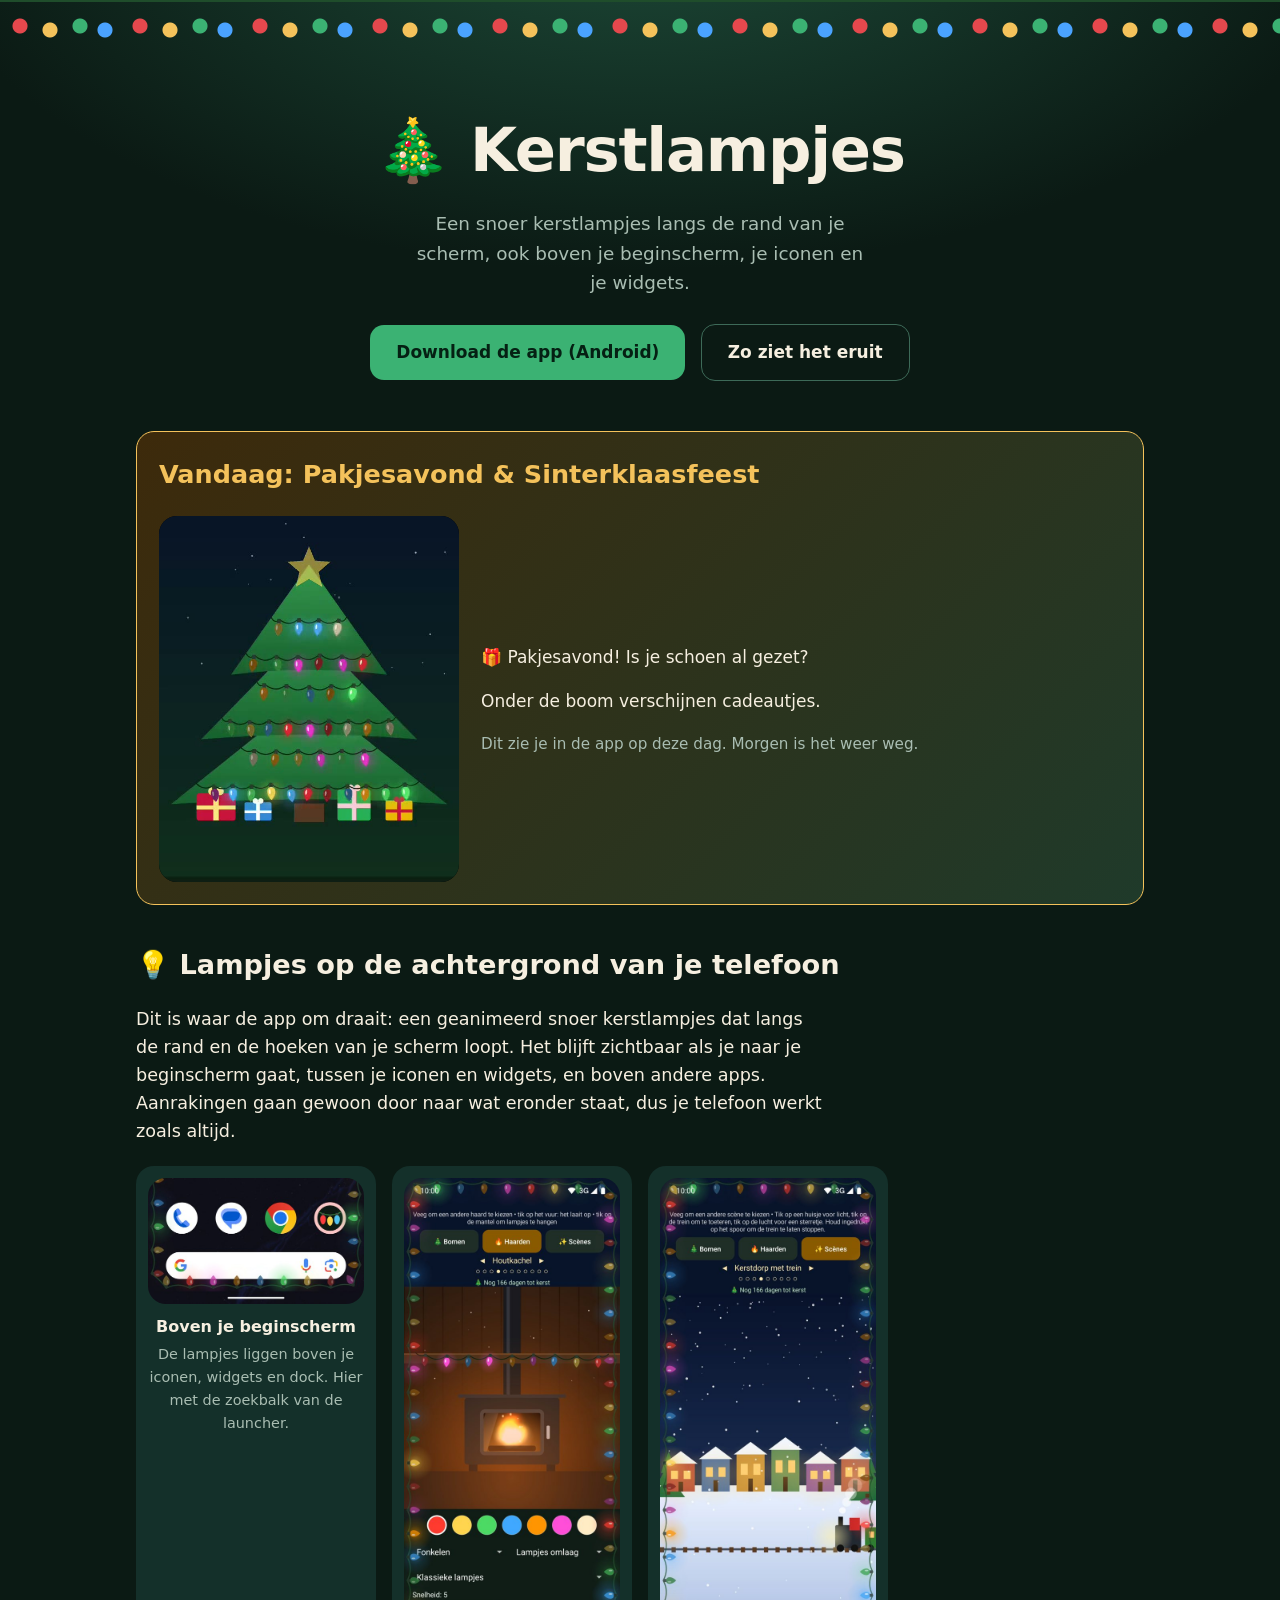
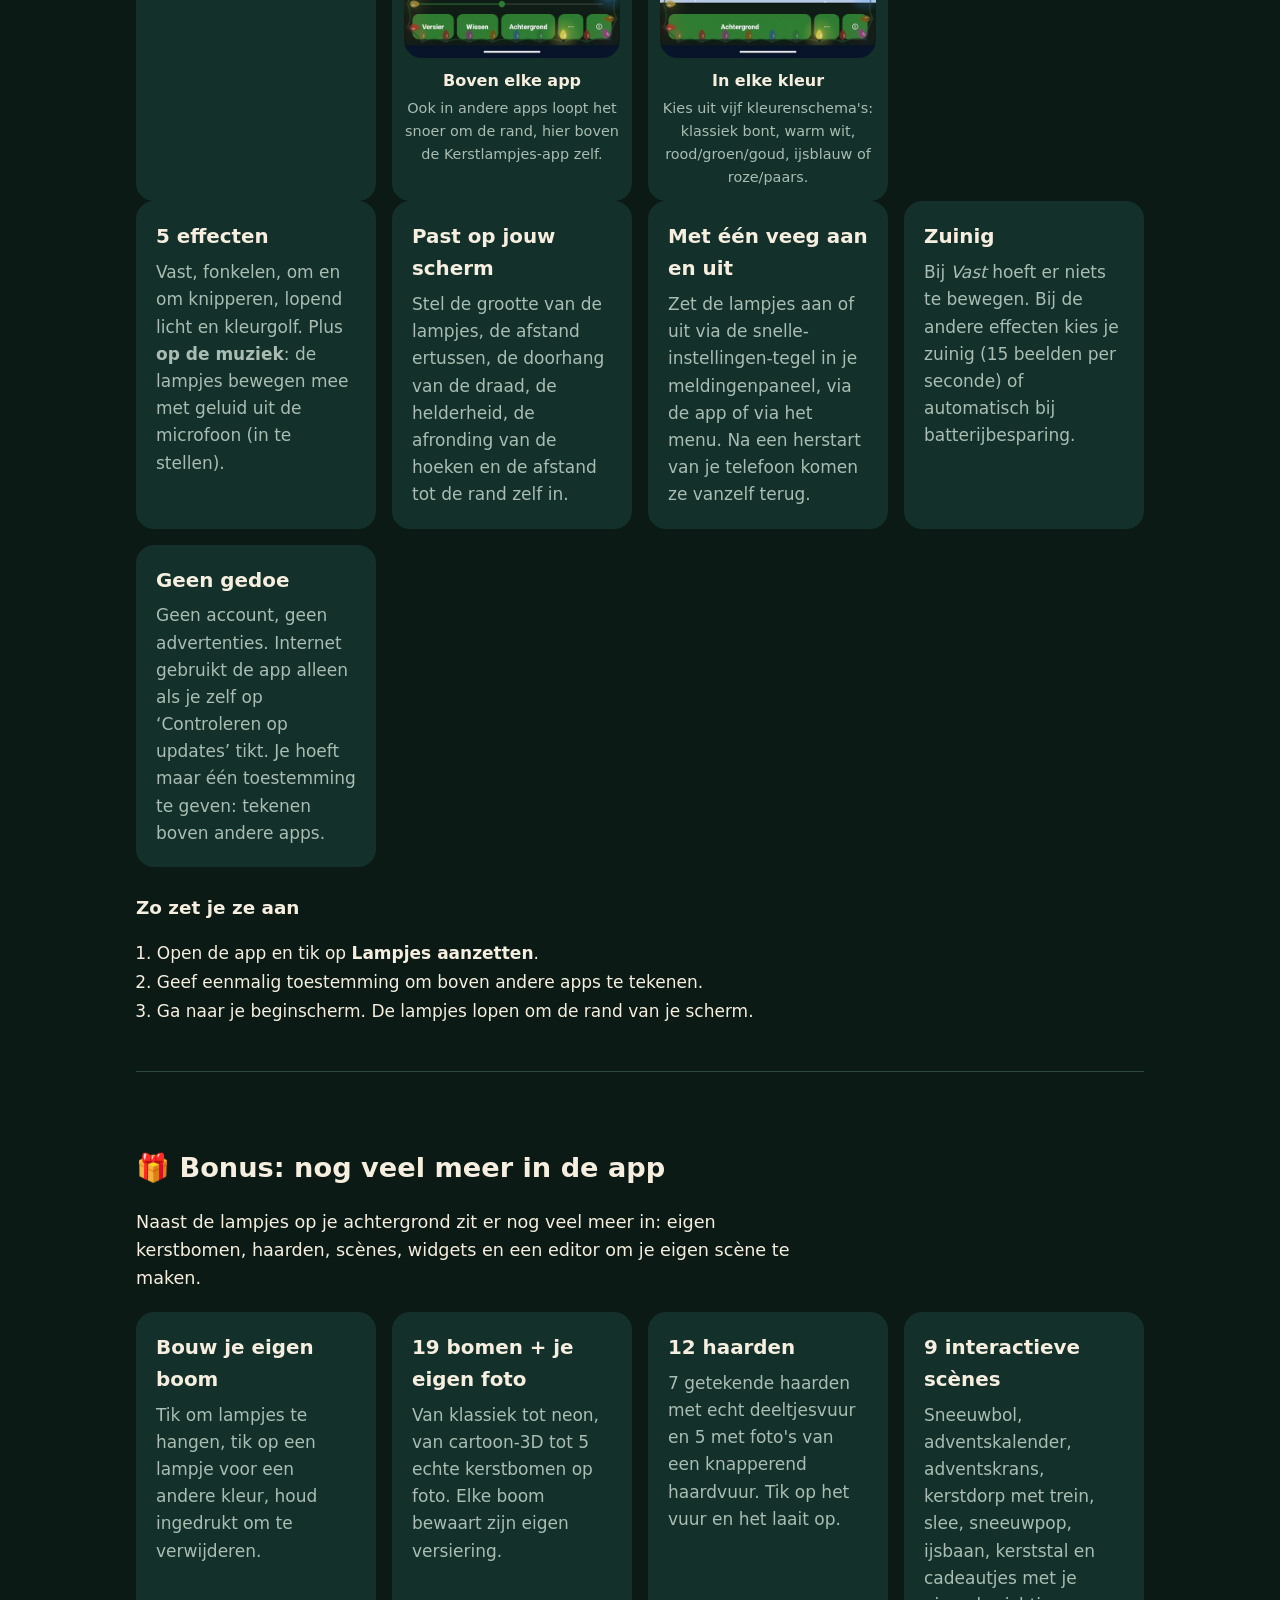
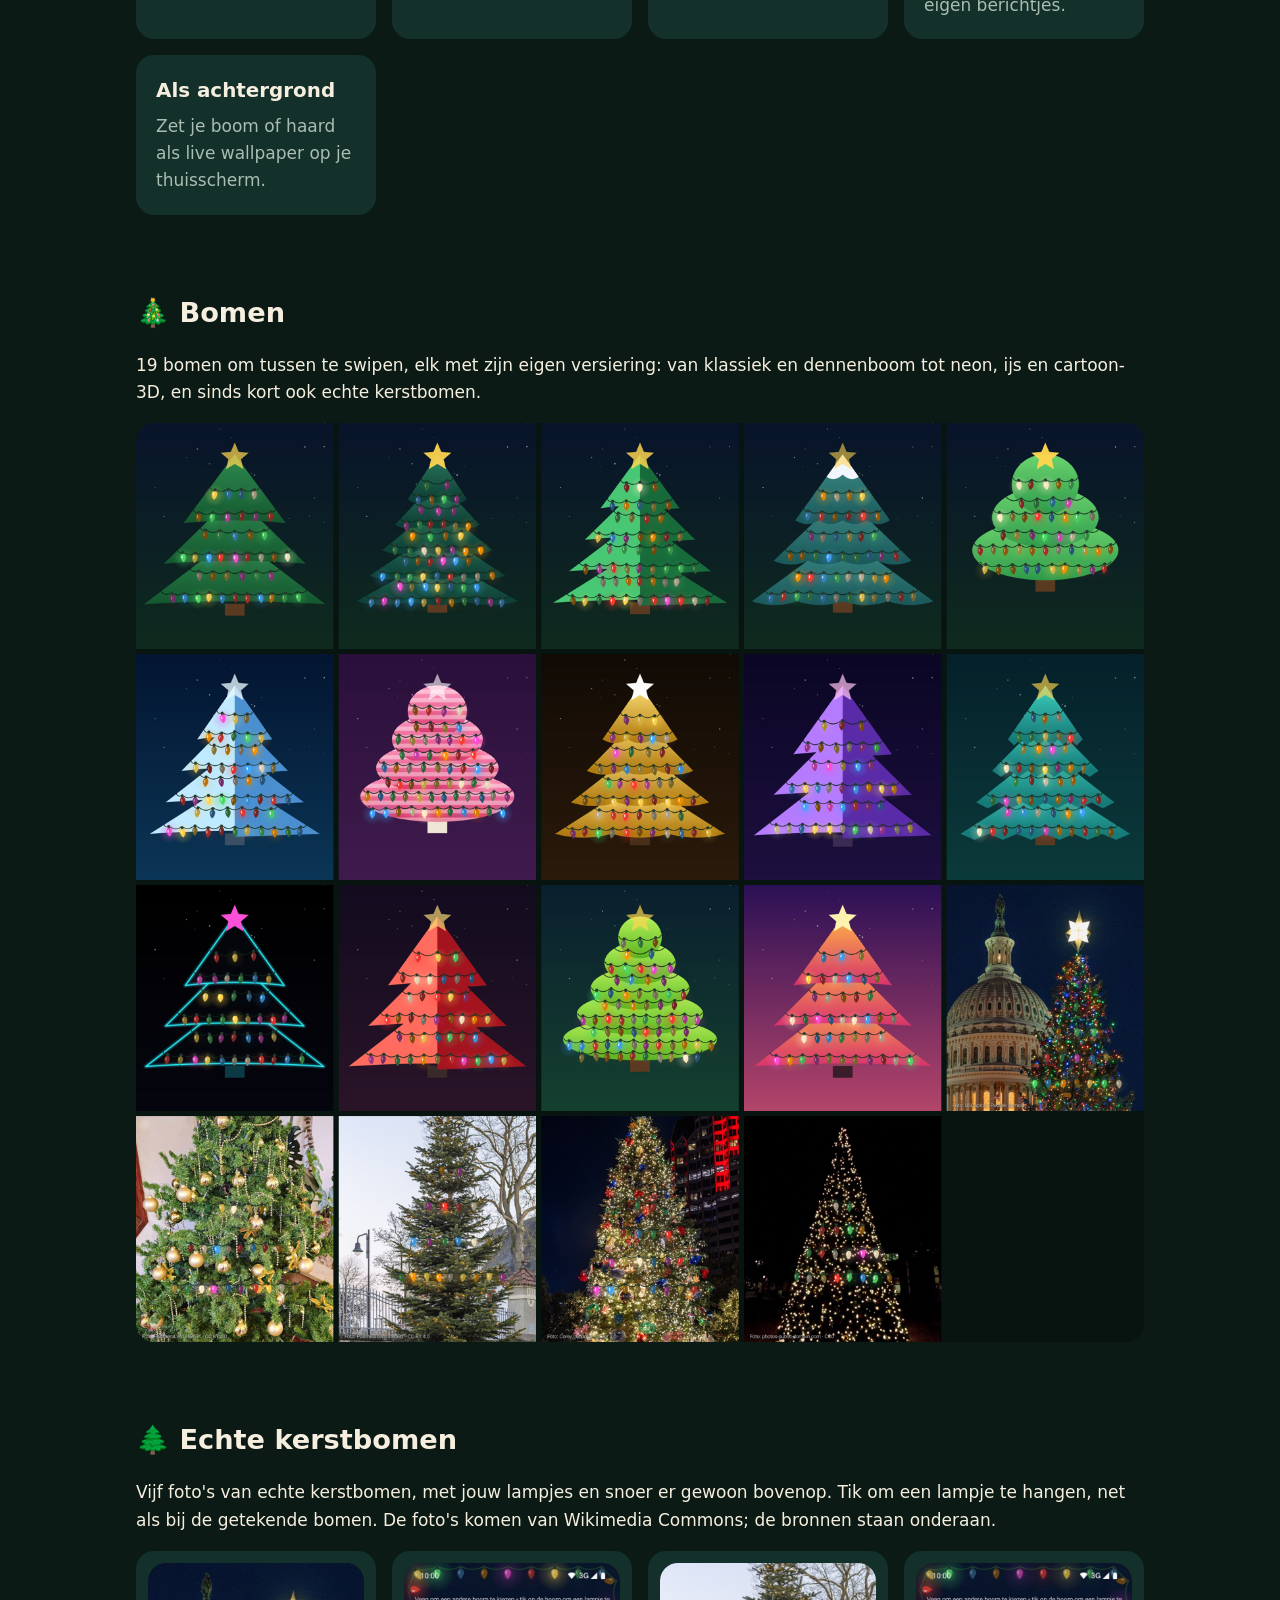
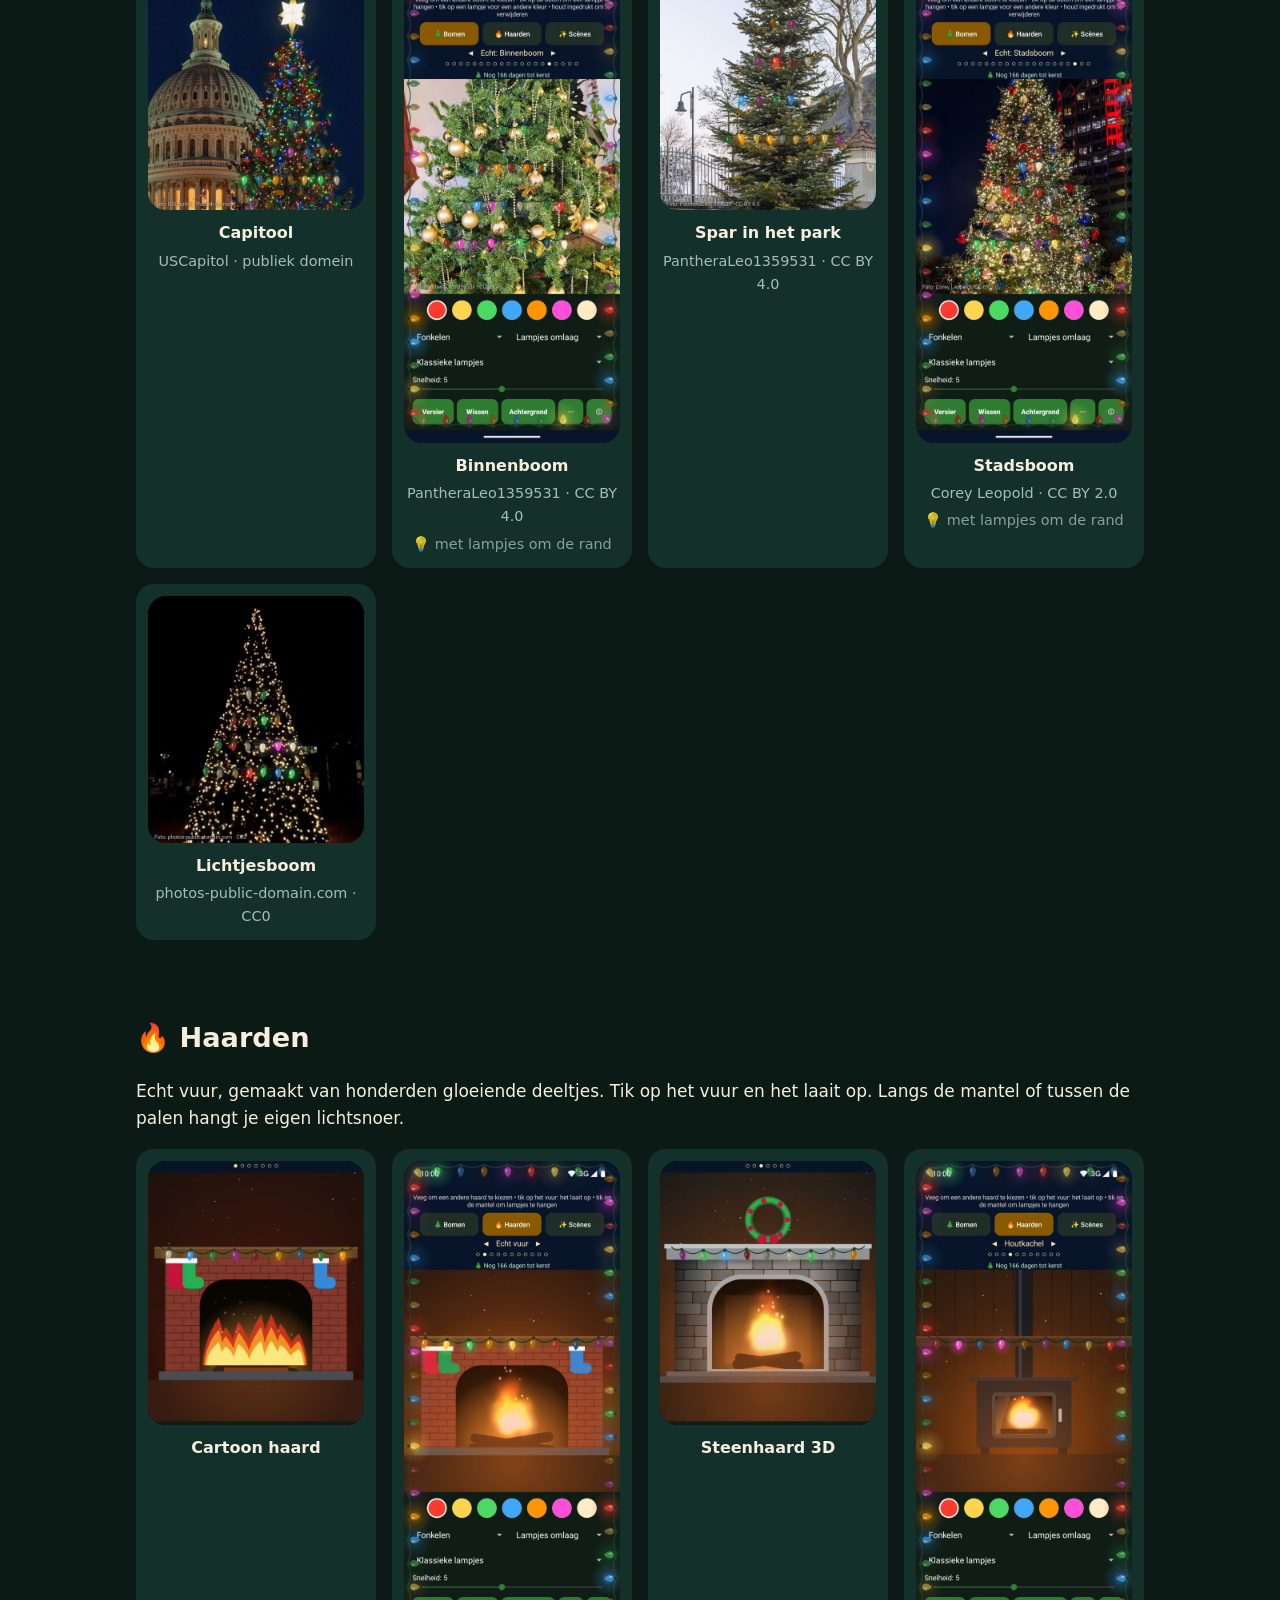
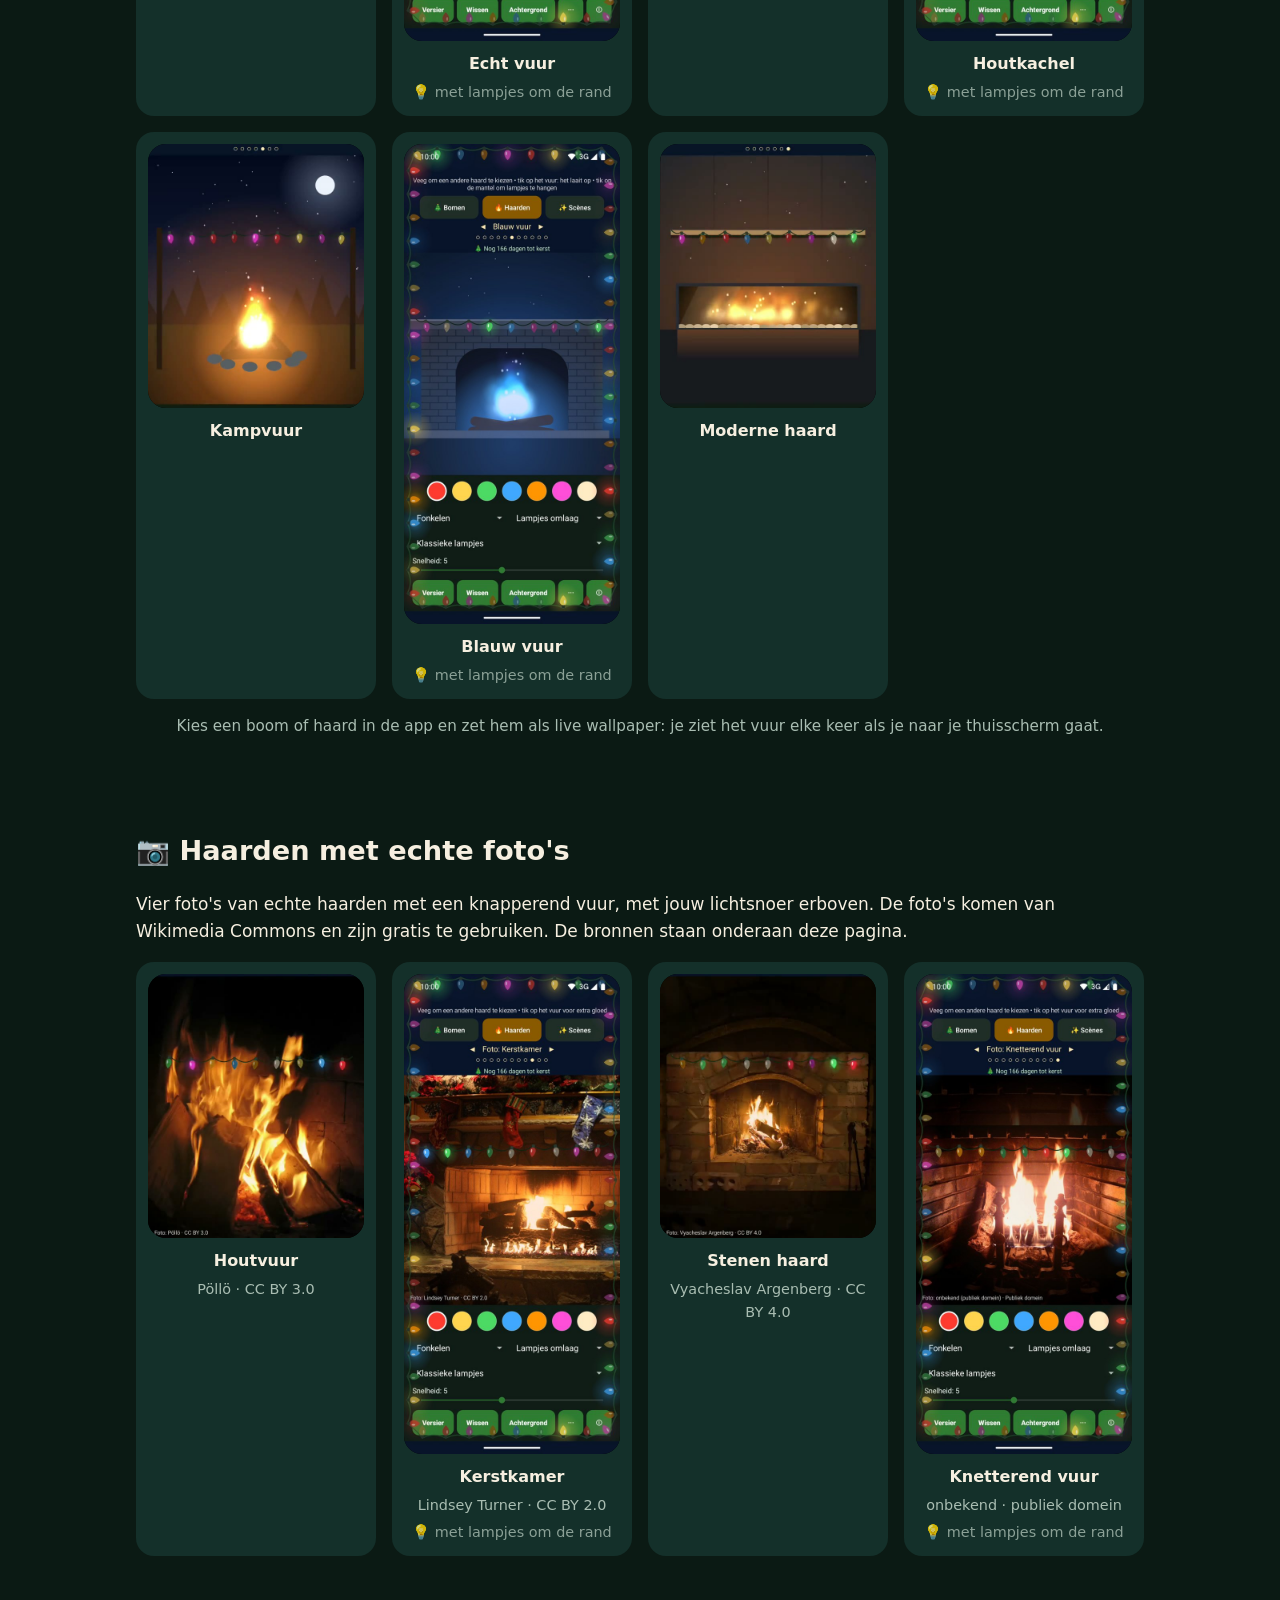
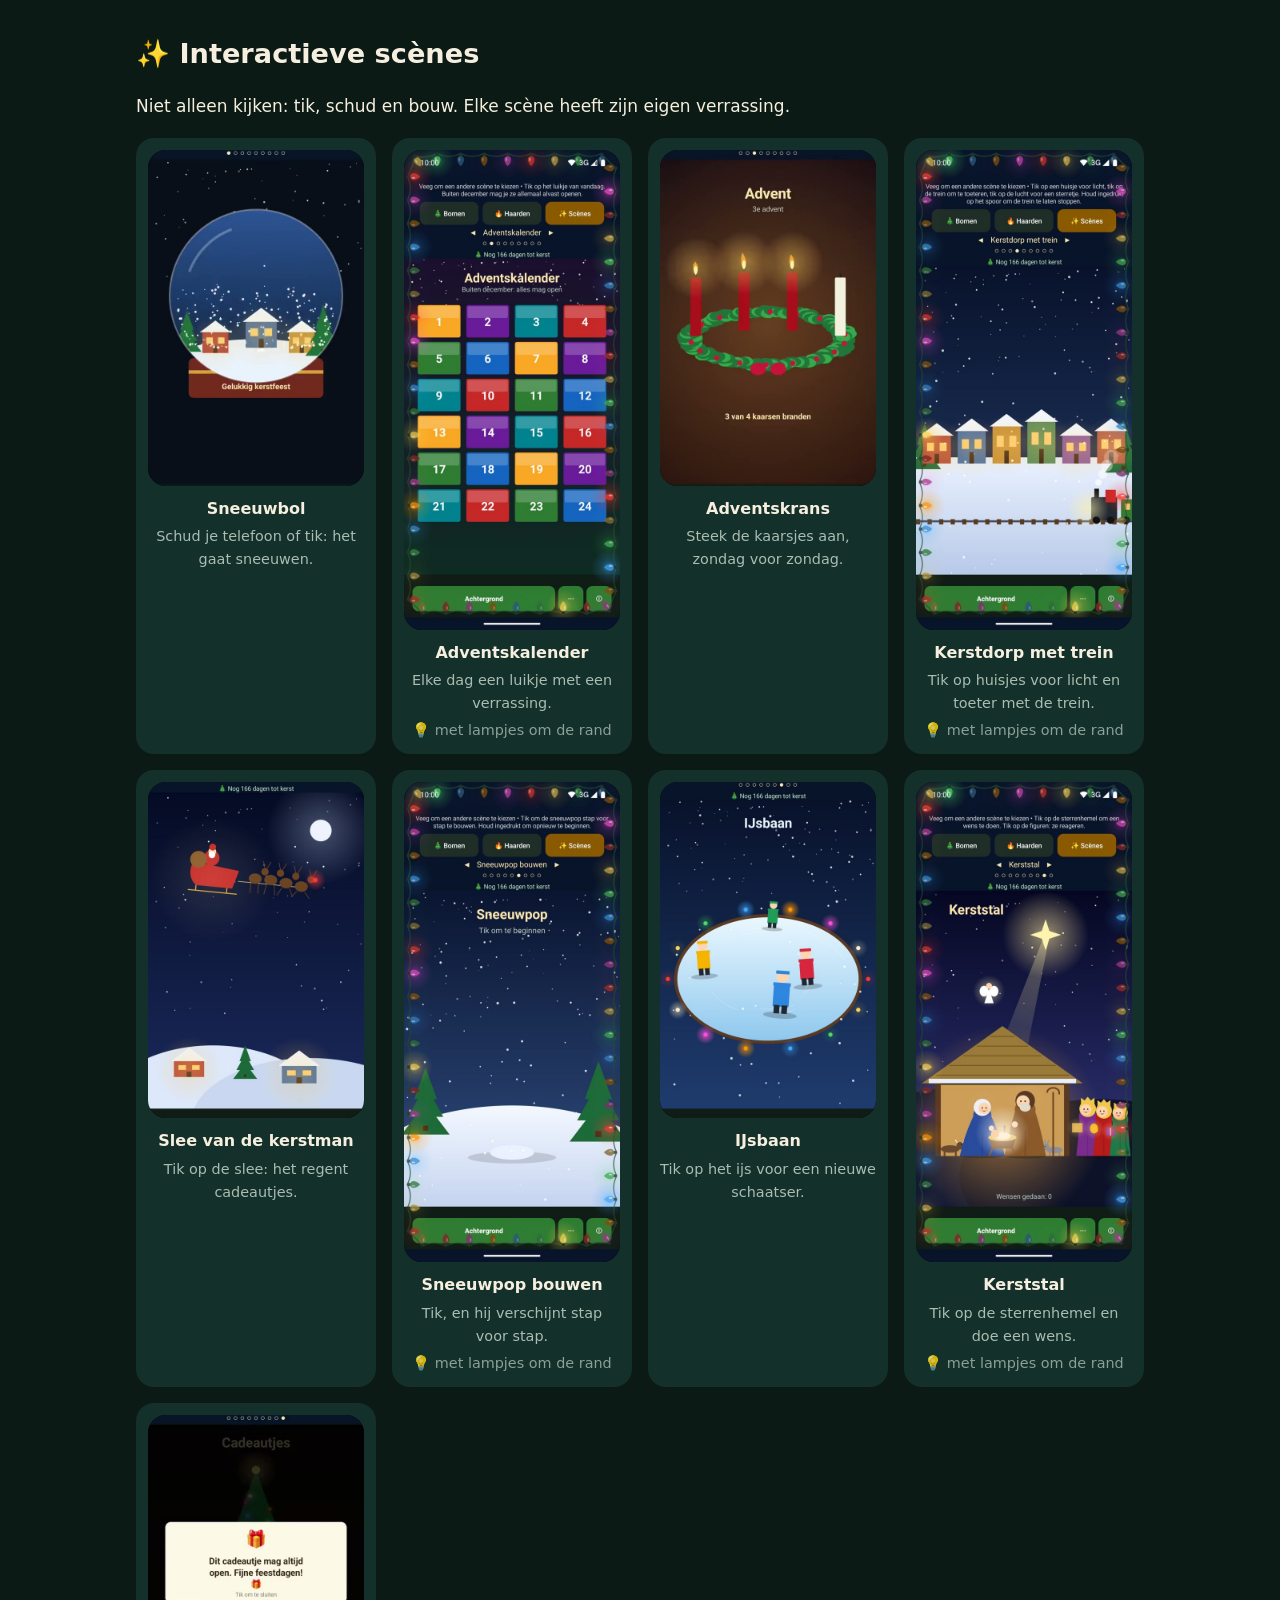
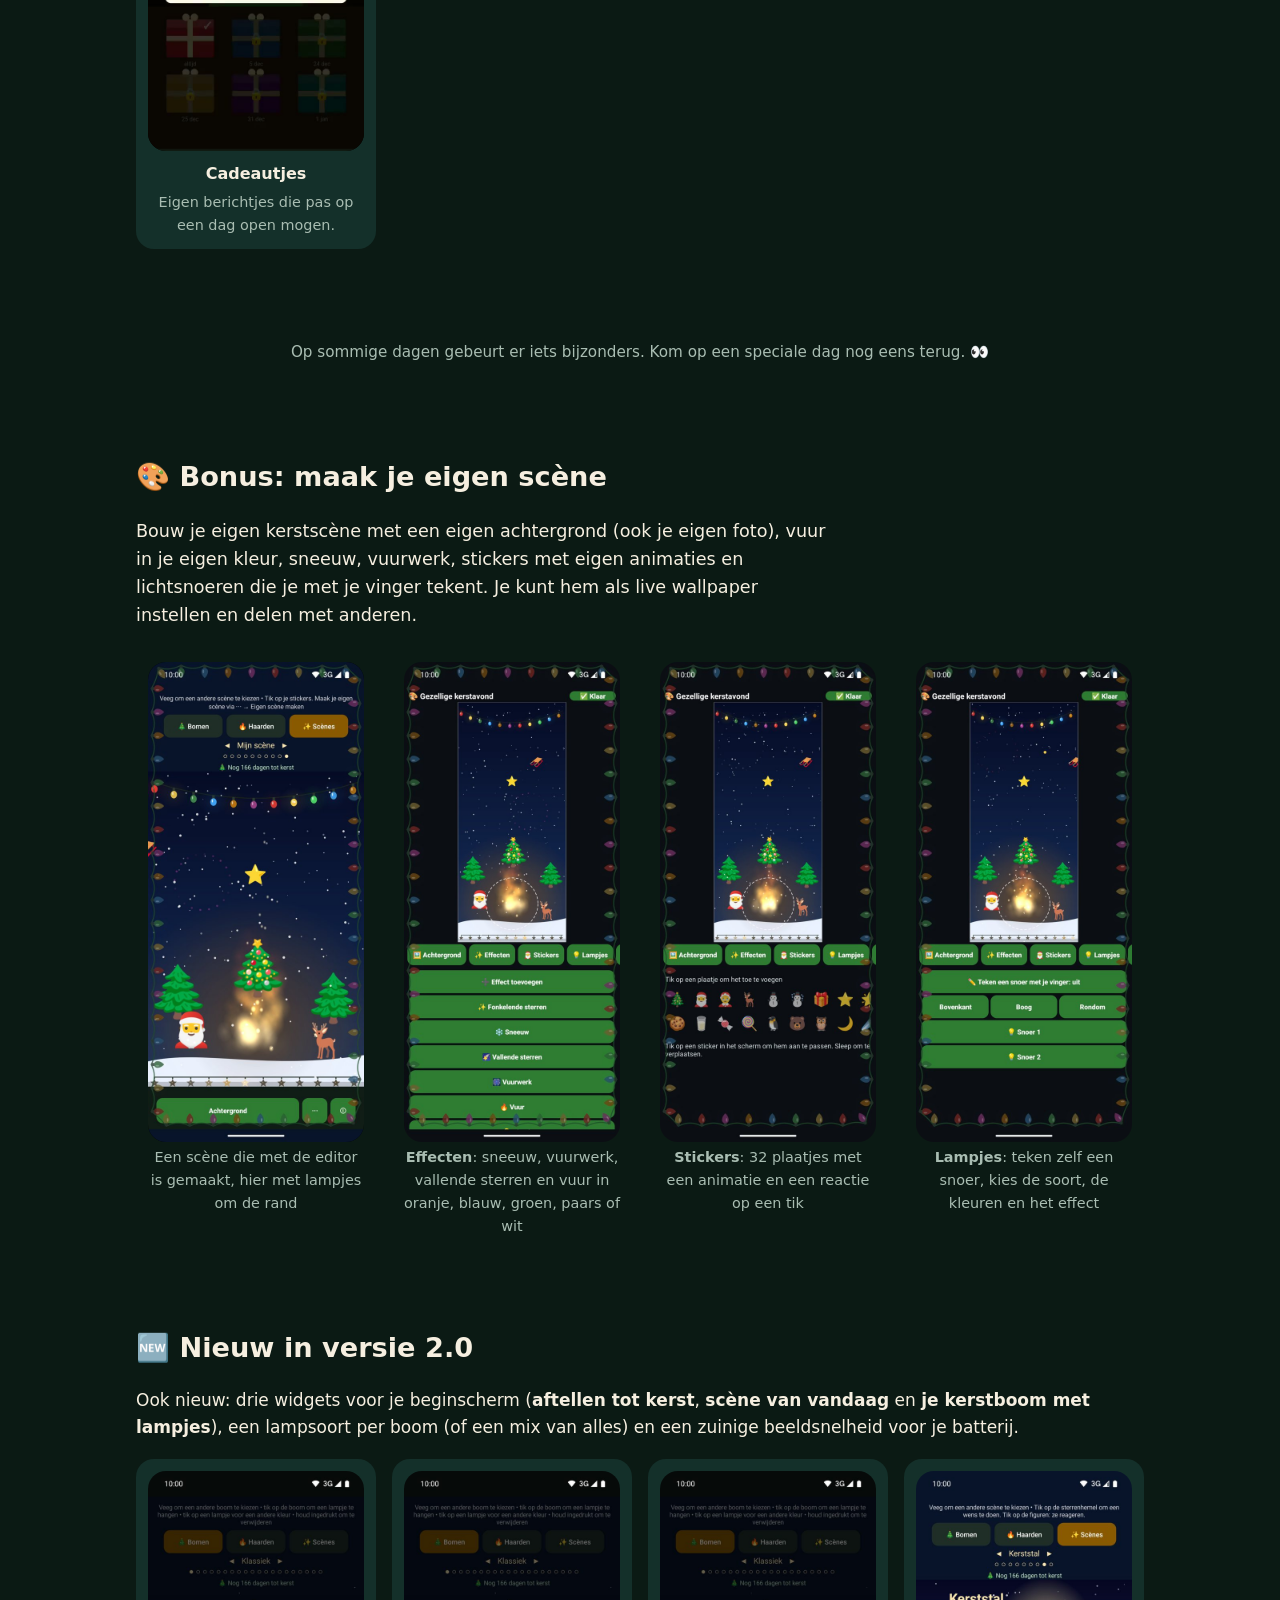
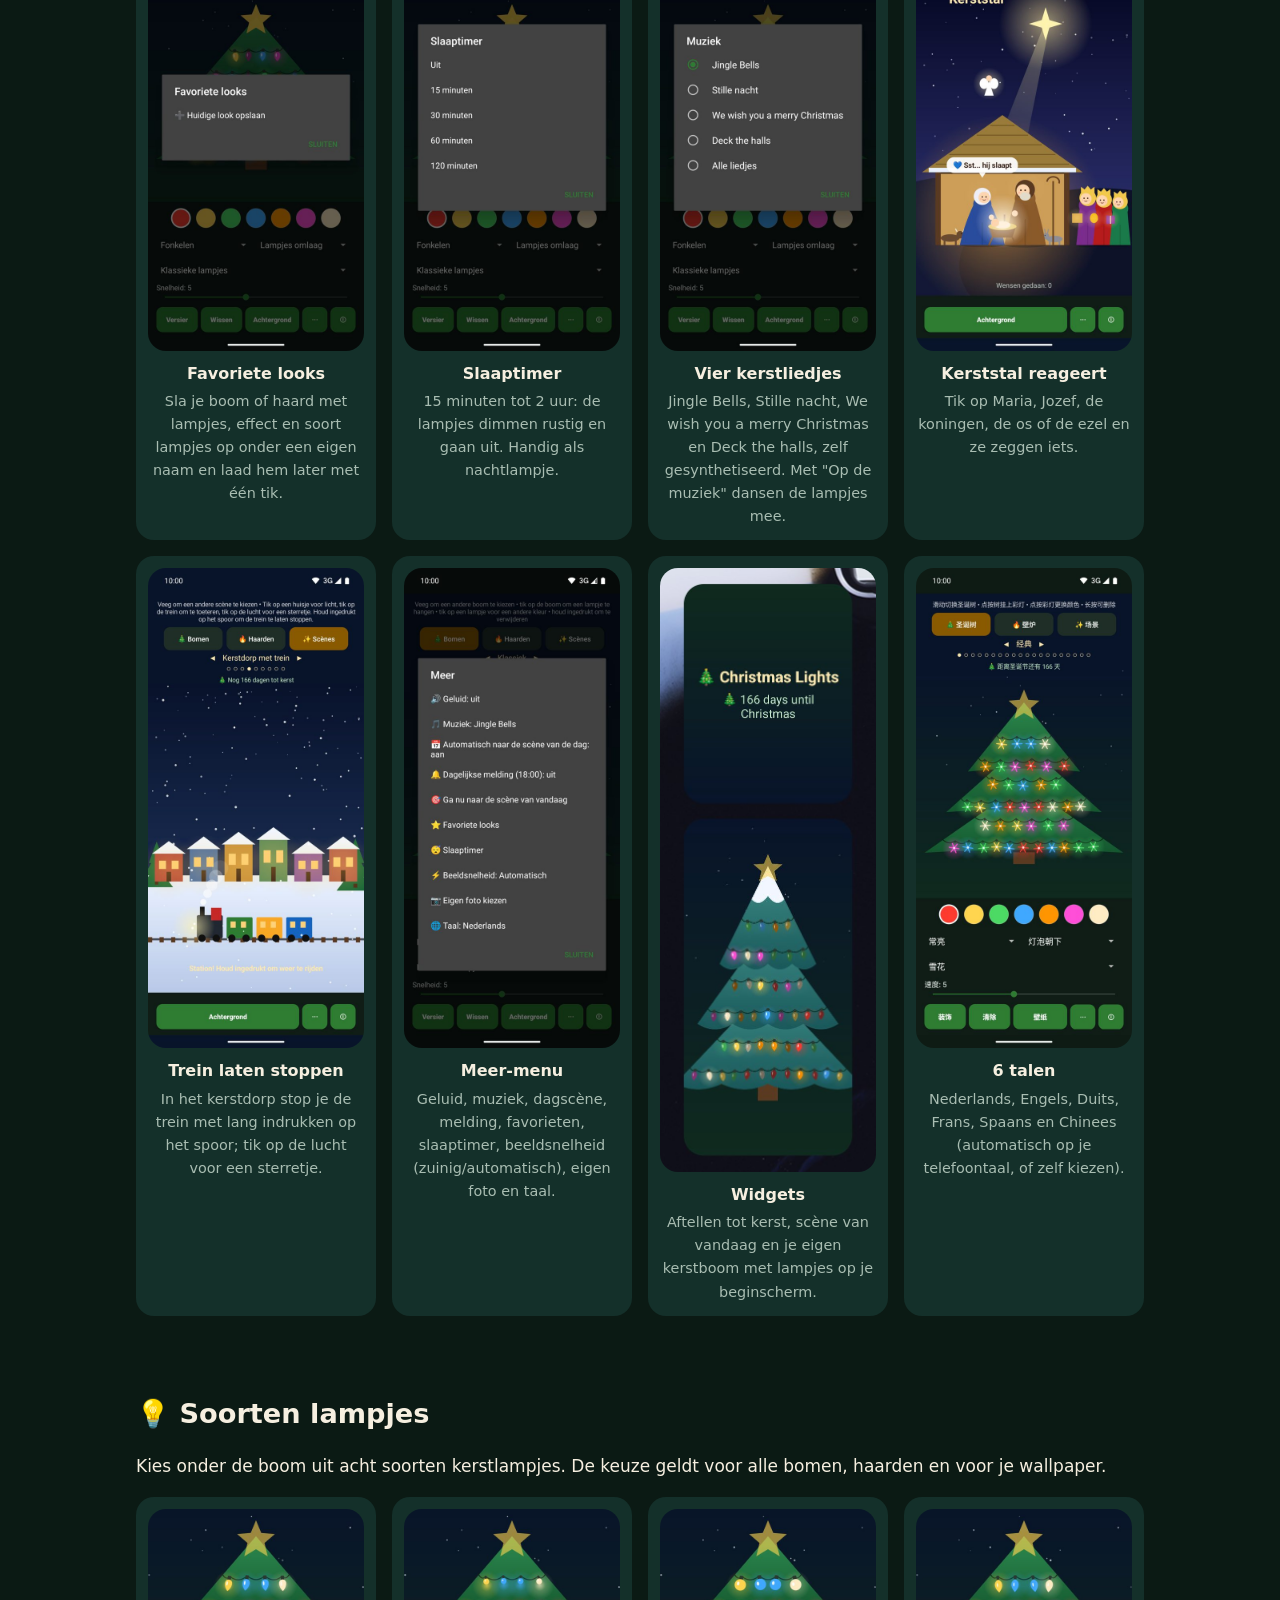
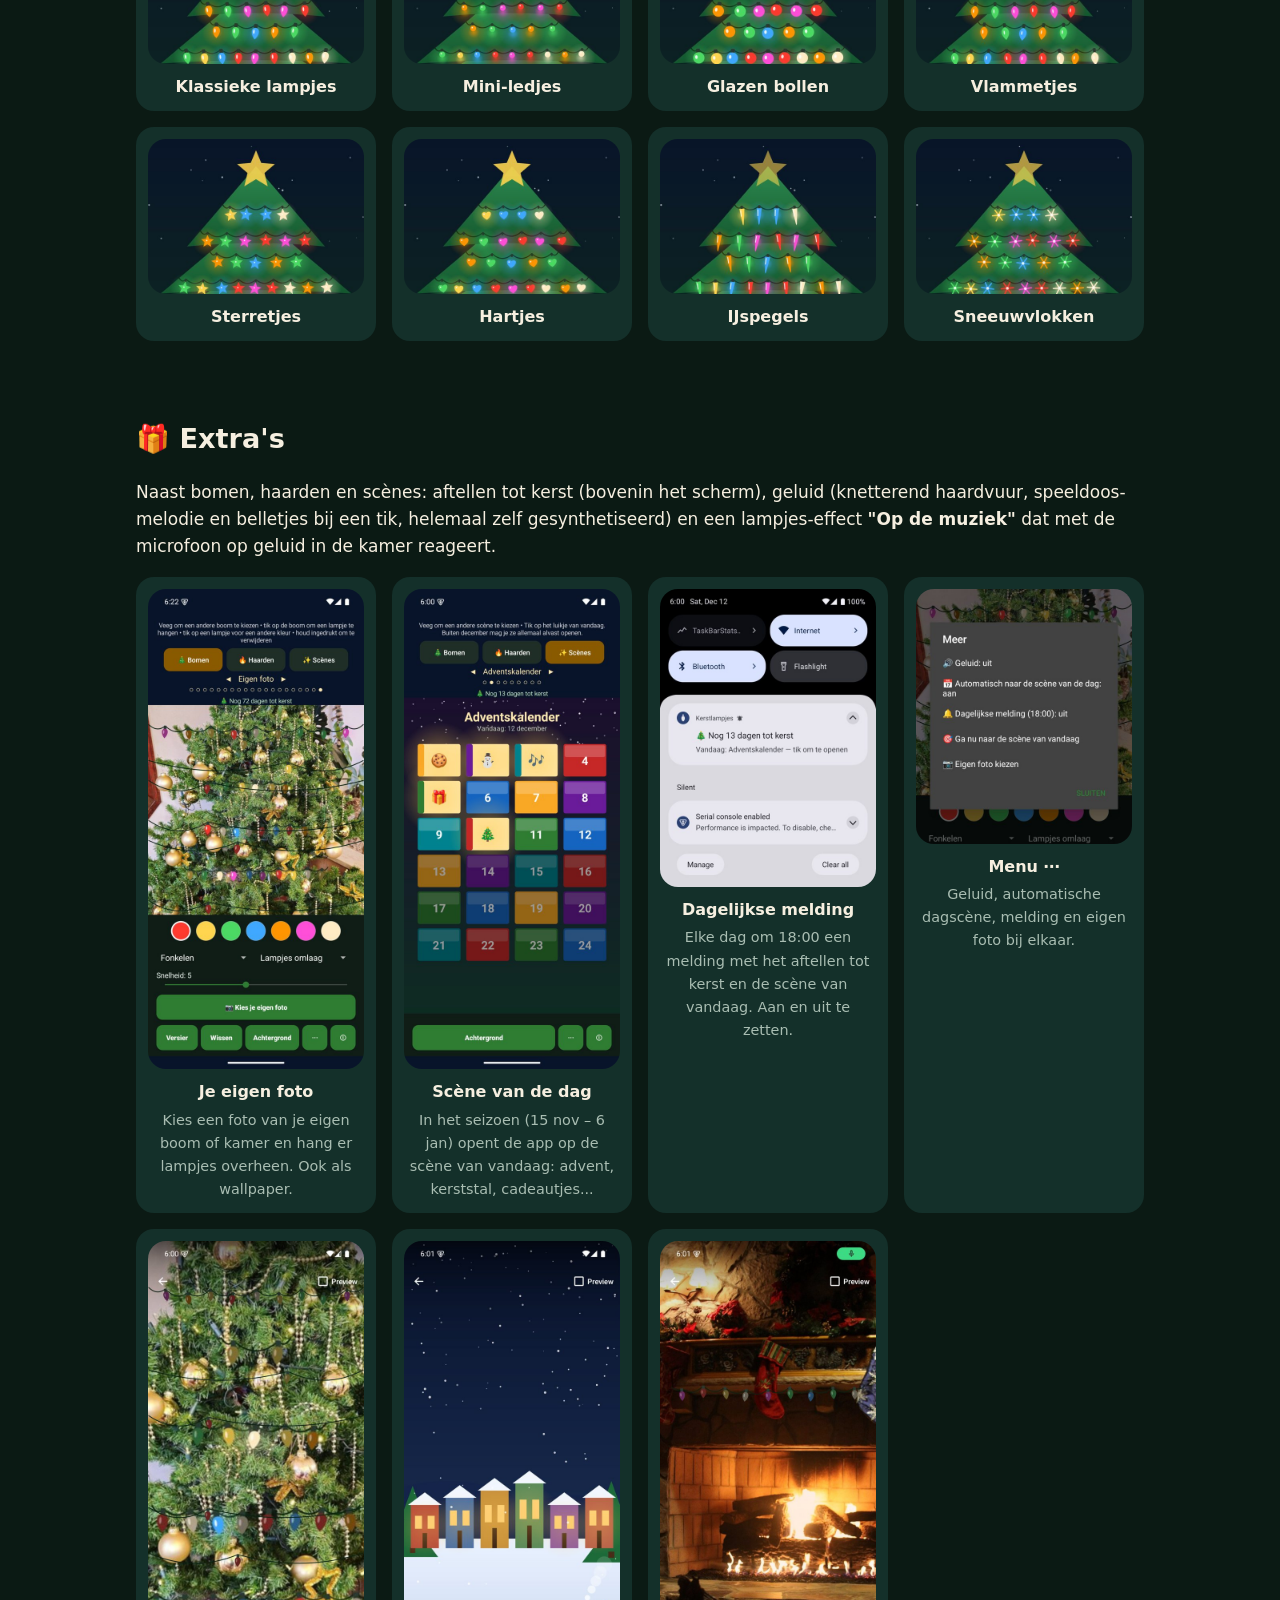
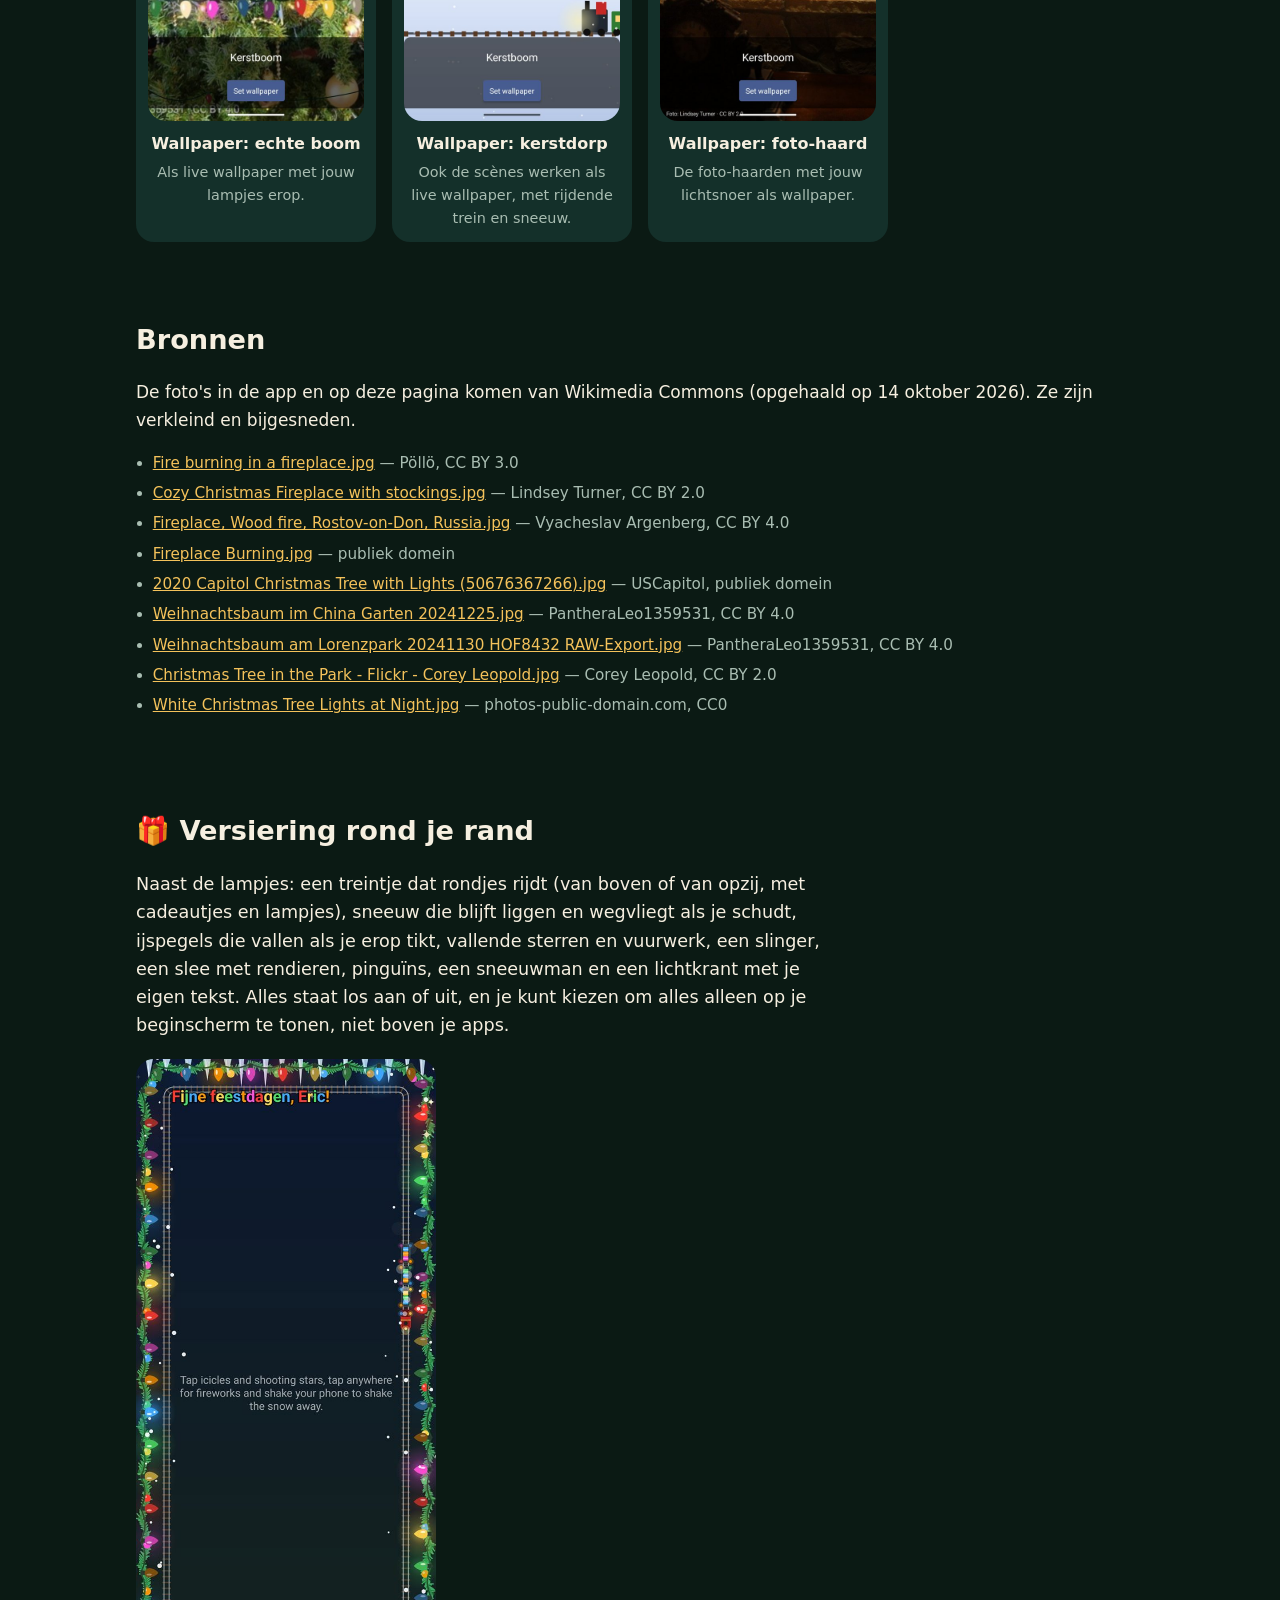
==== website/index.html @ c7329b1b "Windows-versie verhuisd naar eigen repo (ericbruggema/kerstlampjes-windows); README's en website ver" ====
<!doctype html>
<html lang="nl">
<head>
  <meta charset="utf-8">
  <meta name="viewport" content="width=device-width, initial-scale=1">
  <title>Kerstlampjes — kerstlampjes op de achtergrond van je telefoon</title>
  <meta name="description" content="Een snoer kerstlampjes langs de rand van je scherm, ook boven je beginscherm, je iconen en widgets. Plus bonus: eigen kerstbomen, haarden, scènes en een eigen-scène-editor.">
  <link rel="stylesheet" href="style.css">
</head>
<body>
  <div class="garland" aria-hidden="true"></div>

  <header class="hero">
    <div class="wrap">
      <h1>🎄 Kerstlampjes</h1>
      <p>Een snoer kerstlampjes langs de rand van je scherm, ook boven je beginscherm, je iconen en je widgets.</p>
      <a class="btn" href="Kerstlampjes.apk" download>Download de app (Android)</a>
      <a class="btn secondary" href="#rand">Zo ziet het eruit</a>
    </div>
  </header>

  <main class="wrap">

    <!-- Verschijnt alleen op de datum van een speciale dag. Zie eggs.js. -->
    <div id="egg-today" aria-live="polite"></div>

    <section id="rand">
      <h2>💡 Lampjes op de achtergrond van je telefoon</h2>
      <p class="lead">Dit is waar de app om draait: een geanimeerd snoer kerstlampjes dat langs de rand en de hoeken van je scherm loopt.
      Het blijft zichtbaar als je naar je beginscherm gaat, tussen je iconen en widgets, en boven andere apps.
      Aanrakingen gaan gewoon door naar wat eronder staat, dus je telefoon werkt zoals altijd.</p>
      <div class="grid hearths">
        <figure class="card"><img class="shot" src="media/extra-beginscherm.jpg" alt="Randlampjes boven je beginscherm" loading="lazy"><h3>Boven je beginscherm</h3><p>De lampjes liggen boven je iconen, widgets en dock. Hier met de zoekbalk van de launcher.</p></figure>
        <figure class="card"><img class="shot" src="media/haard-kachel.jpg" alt="Randlampjes om een haard" loading="lazy"><h3>Boven elke app</h3><p>Ook in andere apps loopt het snoer om de rand, hier boven de Kerstlampjes-app zelf.</p></figure>
        <figure class="card"><img class="shot" src="media/scene-kerstdorp.jpg" alt="Randlampjes om het kerstdorp" loading="lazy"><h3>In elke kleur</h3><p>Kies uit vijf kleurenschema's: klassiek bont, warm wit, rood/groen/goud, ijsblauw of roze/paars.</p></figure>
      </div>
      <div class="grid">
        <div class="card"><h3>5 effecten</h3><p>Vast, fonkelen, om en om knipperen, lopend licht en kleurgolf. Plus <strong>op de muziek</strong>: de lampjes bewegen mee met geluid uit de microfoon (in te stellen).</p></div>
        <div class="card"><h3>Past op jouw scherm</h3><p>Stel de grootte van de lampjes, de afstand ertussen, de doorhang van de draad, de helderheid, de afronding van de hoeken en de afstand tot de rand zelf in.</p></div>
        <div class="card"><h3>Met één veeg aan en uit</h3><p>Zet de lampjes aan of uit via de snelle-instellingen-tegel in je meldingenpaneel, via de app of via het menu. Na een herstart van je telefoon komen ze vanzelf terug.</p></div>
        <div class="card"><h3>Zuinig</h3><p>Bij <em>Vast</em> hoeft er niets te bewegen. Bij de andere effecten kies je zuinig (15 beelden per seconde) of automatisch bij batterijbesparing.</p></div>
        <div class="card"><h3>Geen gedoe</h3><p>Geen account, geen advertenties. Internet gebruikt de app alleen als je zelf op ‘Controleren op updates’ tikt. Je hoeft maar één toestemming te geven: tekenen boven andere apps.</p></div>
      </div>
      <h3 class="sub">Zo zet je ze aan</h3>
      <ol class="steps">
        <li>Open de app en tik op <strong>Lampjes aanzetten</strong>.</li>
        <li>Geef eenmalig toestemming om boven andere apps te tekenen.</li>
        <li>Ga naar je beginscherm. De lampjes lopen om de rand van je scherm.</li>
      </ol>
    </section>

    <section id="functies">
      <h2>🎁 Bonus: nog veel meer in de app</h2>
      <p class="lead">Naast de lampjes op je achtergrond zit er nog veel meer in: eigen kerstbomen, haarden, scènes, widgets en een editor om je eigen scène te maken.</p>
      <div class="grid">
        <div class="card">
          <h3>Bouw je eigen boom</h3>
          <p>Tik om lampjes te hangen, tik op een lampje voor een andere kleur, houd ingedrukt om te verwijderen.</p>
        </div>
        <div class="card">
          <h3>19 bomen + je eigen foto</h3>
          <p>Van klassiek tot neon, van cartoon-3D tot 5 echte kerstbomen op foto. Elke boom bewaart zijn eigen versiering.</p>
        </div>
        <div class="card">
          <h3>12 haarden</h3>
          <p>7 getekende haarden met echt deeltjesvuur en 5 met foto's van een knapperend haardvuur. Tik op het vuur en het laait op.</p>
        </div>
        <div class="card">
          <h3>9 interactieve scènes</h3>
          <p>Sneeuwbol, adventskalender, adventskrans, kerstdorp met trein, slee, sneeuwpop, ijsbaan, kerststal en cadeautjes met je eigen berichtjes.</p>
        </div>
        <div class="card">
          <h3>Als achtergrond</h3>
          <p>Zet je boom of haard als live wallpaper op je thuisscherm.</p>
        </div>
      </div>
    </section>

    <section id="bomen">
      <h2>🎄 Bomen</h2>
      <p>19 bomen om tussen te swipen, elk met zijn eigen versiering: van klassiek en dennenboom tot neon, ijs en cartoon-3D, en sinds kort ook echte kerstbomen.</p>
      <img class="shot" src="media/bomen.png" alt="Overzicht van de 19 kerstbomen in de app" loading="lazy">
    </section>

    <section id="echtebomen">
      <h2>🌲 Echte kerstbomen</h2>
      <p>Vijf foto's van echte kerstbomen, met jouw lampjes en snoer er gewoon bovenop. Tik om een lampje te hangen, net als bij de getekende bomen. De foto's komen van Wikimedia Commons; de bronnen staan onderaan.</p>
      <div class="grid hearths">
        <figure class="card"><img class="shot" src="media/echt-1.jpg" alt="Echte kerstboom: Capitool" loading="lazy"><h3>Capitool</h3><p>USCapitol · publiek domein</p></figure>
        <figure class="card"><img class="shot" src="media/echt-2.jpg" alt="Echte kerstboom: Binnenboom" loading="lazy"><h3>Binnenboom</h3><p>PantheraLeo1359531 · CC BY 4.0</p><p class="edge-note">💡 met lampjes om de rand</p></figure>
        <figure class="card"><img class="shot" src="media/echt-3.jpg" alt="Echte kerstboom: Spar in het park" loading="lazy"><h3>Spar in het park</h3><p>PantheraLeo1359531 · CC BY 4.0</p></figure>
        <figure class="card"><img class="shot" src="media/echt-4.jpg" alt="Echte kerstboom: Stadsboom" loading="lazy"><h3>Stadsboom</h3><p>Corey Leopold · CC BY 2.0</p><p class="edge-note">💡 met lampjes om de rand</p></figure>
        <figure class="card"><img class="shot" src="media/echt-5.jpg" alt="Echte kerstboom: Lichtjesboom" loading="lazy"><h3>Lichtjesboom</h3><p>photos-public-domain.com · CC0</p></figure>
      </div>
    </section>

    <section id="haarden">
      <h2>🔥 Haarden</h2>
      <p>Echt vuur, gemaakt van honderden gloeiende deeltjes. Tik op het vuur en het laait op. Langs de mantel of tussen de palen hangt je eigen lichtsnoer.</p>
      <div class="grid hearths">
        <figure class="card"><video class="shot" src="media/haard-cartoon.mp4" poster="media/haard-cartoon.jpg" autoplay muted loop playsinline></video><h3>Cartoon haard</h3></figure>
        <figure class="card"><video class="shot" src="media/haard-echt.mp4" poster="media/haard-echt.jpg" autoplay muted loop playsinline></video><h3>Echt vuur</h3><p class="edge-note">💡 met lampjes om de rand</p></figure>
        <figure class="card"><video class="shot" src="media/haard-steen.mp4" poster="media/haard-steen.jpg" autoplay muted loop playsinline></video><h3>Steenhaard 3D</h3></figure>
        <figure class="card"><video class="shot" src="media/haard-kachel.mp4" poster="media/haard-kachel.jpg" autoplay muted loop playsinline></video><h3>Houtkachel</h3><p class="edge-note">💡 met lampjes om de rand</p></figure>
        <figure class="card"><video class="shot" src="media/haard-kampvuur.mp4" poster="media/haard-kampvuur.jpg" autoplay muted loop playsinline></video><h3>Kampvuur</h3></figure>
        <figure class="card"><video class="shot" src="media/haard-blauw.mp4" poster="media/haard-blauw.jpg" autoplay muted loop playsinline></video><h3>Blauw vuur</h3><p class="edge-note">💡 met lampjes om de rand</p></figure>
        <figure class="card"><video class="shot" src="media/haard-modern.mp4" poster="media/haard-modern.jpg" autoplay muted loop playsinline></video><h3>Moderne haard</h3></figure>
      </div>
      <p class="hint">Kies een boom of haard in de app en zet hem als live wallpaper: je ziet het vuur elke keer als je naar je thuisscherm gaat.</p>
    </section>

    <section id="fotohaarden">
      <h2>📷 Haarden met echte foto's</h2>
      <p>Vier foto's van echte haarden met een knapperend vuur, met jouw lichtsnoer erboven. De foto's komen van Wikimedia Commons en zijn gratis te gebruiken. De bronnen staan onderaan deze pagina.</p>
      <div class="grid hearths">
        <figure class="card"><video class="shot" src="media/foto-houtvuur.mp4" poster="media/foto-houtvuur.jpg" autoplay muted loop playsinline preload="none"></video><h3>Houtvuur</h3><p>Pöllö · CC BY 3.0</p></figure>
        <figure class="card"><video class="shot" src="media/foto-kerstkamer.mp4" poster="media/foto-kerstkamer.jpg" autoplay muted loop playsinline preload="none"></video><h3>Kerstkamer</h3><p>Lindsey Turner · CC BY 2.0</p><p class="edge-note">💡 met lampjes om de rand</p></figure>
        <figure class="card"><video class="shot" src="media/foto-stenen.mp4" poster="media/foto-stenen.jpg" autoplay muted loop playsinline preload="none"></video><h3>Stenen haard</h3><p>Vyacheslav Argenberg · CC BY 4.0</p></figure>
        <figure class="card"><video class="shot" src="media/foto-knetterend.mp4" poster="media/foto-knetterend.jpg" autoplay muted loop playsinline preload="none"></video><h3>Knetterend vuur</h3><p>onbekend · publiek domein</p><p class="edge-note">💡 met lampjes om de rand</p></figure>
      </div>
    </section>

    <section id="scenes">
      <h2>✨ Interactieve scènes</h2>
      <p>Niet alleen kijken: tik, schud en bouw. Elke scène heeft zijn eigen verrassing.</p>
      <div class="grid hearths">
        <figure class="card"><video class="shot" src="media/scene-sneeuwbol.mp4" poster="media/scene-sneeuwbol.jpg" autoplay muted loop playsinline preload="none"></video><h3>Sneeuwbol</h3><p>Schud je telefoon of tik: het gaat sneeuwen.</p></figure>
        <figure class="card"><video class="shot" src="media/scene-advent.mp4" poster="media/scene-advent.jpg" autoplay muted loop playsinline preload="none"></video><h3>Adventskalender</h3><p>Elke dag een luikje met een verrassing.</p><p class="edge-note">💡 met lampjes om de rand</p></figure>
        <figure class="card"><video class="shot" src="media/scene-adventskrans.mp4" poster="media/scene-adventskrans.jpg" autoplay muted loop playsinline preload="none"></video><h3>Adventskrans</h3><p>Steek de kaarsjes aan, zondag voor zondag.</p></figure>
        <figure class="card"><video class="shot" src="media/scene-kerstdorp.mp4" poster="media/scene-kerstdorp.jpg" autoplay muted loop playsinline preload="none"></video><h3>Kerstdorp met trein</h3><p>Tik op huisjes voor licht en toeter met de trein.</p><p class="edge-note">💡 met lampjes om de rand</p></figure>
        <figure class="card"><video class="shot" src="media/scene-slee.mp4" poster="media/scene-slee.jpg" autoplay muted loop playsinline preload="none"></video><h3>Slee van de kerstman</h3><p>Tik op de slee: het regent cadeautjes.</p></figure>
        <figure class="card"><video class="shot" src="media/scene-sneeuwpop.mp4" poster="media/scene-sneeuwpop.jpg" autoplay muted loop playsinline preload="none"></video><h3>Sneeuwpop bouwen</h3><p>Tik, en hij verschijnt stap voor stap.</p><p class="edge-note">💡 met lampjes om de rand</p></figure>
        <figure class="card"><video class="shot" src="media/scene-ijsbaan.mp4" poster="media/scene-ijsbaan.jpg" autoplay muted loop playsinline preload="none"></video><h3>IJsbaan</h3><p>Tik op het ijs voor een nieuwe schaatser.</p></figure>
        <figure class="card"><video class="shot" src="media/scene-kerststal.mp4" poster="media/scene-kerststal.jpg" autoplay muted loop playsinline preload="none"></video><h3>Kerststal</h3><p>Tik op de sterrenhemel en doe een wens.</p><p class="edge-note">💡 met lampjes om de rand</p></figure>
        <figure class="card"><video class="shot" src="media/scene-cadeautjes.mp4" poster="media/scene-cadeautjes.jpg" autoplay muted loop playsinline preload="none"></video><h3>Cadeautjes</h3><p>Eigen berichtjes die pas op een dag open mogen.</p></figure>
      </div>
    </section>

    <section>
      <p class="hint">Op sommige dagen gebeurt er iets bijzonders. Kom op een speciale dag nog eens terug. 👀</p>
    </section>

    <section id="eigenscene">
      <h2>🎨 Bonus: maak je eigen scène</h2>
      <p class="lead">Bouw je eigen kerstscène met een eigen achtergrond (ook je eigen foto), vuur in je eigen kleur, sneeuw, vuurwerk,
      stickers met eigen animaties en lichtsnoeren die je met je vinger tekent. Je kunt hem als live wallpaper instellen en delen met anderen.</p>
      <div class="grid hearths">
        <figure><video class="shot" src="media/eigen-scene.mp4" poster="media/eigen-scene.jpg" autoplay muted loop playsinline></video><p>Een scène die met de editor is gemaakt, hier met lampjes om de rand</p></figure>
        <figure><img class="shot" src="media/editor-effecten.jpg" alt="Editor: effecten en vuur" loading="lazy"><p><strong>Effecten</strong>: sneeuw, vuurwerk, vallende sterren en vuur in oranje, blauw, groen, paars of wit</p></figure>
        <figure><img class="shot" src="media/editor-stickers.jpg" alt="Editor: stickers" loading="lazy"><p><strong>Stickers</strong>: 32 plaatjes met een animatie en een reactie op een tik</p></figure>
        <figure><img class="shot" src="media/editor-lampjes.jpg" alt="Editor: lichtsnoeren tekenen" loading="lazy"><p><strong>Lampjes</strong>: teken zelf een snoer, kies de soort, de kleuren en het effect</p></figure>
      </div>
    </section>

    <section id="nieuw">
      <h2>🆕 Nieuw in versie 2.0</h2>
      <p>Ook nieuw: drie widgets voor je beginscherm (<strong>aftellen tot kerst</strong>, <strong>scène van vandaag</strong> en <strong>je kerstboom met lampjes</strong>),
      een lampsoort per boom (of een mix van alles) en een zuinige beeldsnelheid voor je batterij.</p>
      <div class="grid hearths">
        <figure class="card"><img class="shot" src="media/extra-looks.jpg" alt="Favoriete looks" loading="lazy"><h3>Favoriete looks</h3><p>Sla je boom of haard met lampjes, effect en soort lampjes op onder een eigen naam en laad hem later met één tik.</p></figure>
        <figure class="card"><img class="shot" src="media/extra-slaap.jpg" alt="Slaaptimer" loading="lazy"><h3>Slaaptimer</h3><p>15 minuten tot 2 uur: de lampjes dimmen rustig en gaan uit. Handig als nachtlampje.</p></figure>
        <figure class="card"><img class="shot" src="media/extra-muziek.jpg" alt="Vier kerstliedjes" loading="lazy"><h3>Vier kerstliedjes</h3><p>Jingle Bells, Stille nacht, We wish you a merry Christmas en Deck the halls, zelf gesynthetiseerd. Met "Op de muziek" dansen de lampjes mee.</p></figure>
        <figure class="card"><img class="shot" src="media/extra-stal-reactie.jpg" alt="Kerststal reageert" loading="lazy"><h3>Kerststal reageert</h3><p>Tik op Maria, Jozef, de koningen, de os of de ezel en ze zeggen iets.</p></figure>
        <figure class="card"><img class="shot" src="media/extra-trein-stop.jpg" alt="Trein laten stoppen" loading="lazy"><h3>Trein laten stoppen</h3><p>In het kerstdorp stop je de trein met lang indrukken op het spoor; tik op de lucht voor een sterretje.</p></figure>
        <figure class="card"><img class="shot" src="media/extra-meer2.jpg" alt="Meer-menu" loading="lazy"><h3>Meer-menu</h3><p>Geluid, muziek, dagscène, melding, favorieten, slaaptimer, beeldsnelheid (zuinig/automatisch), eigen foto en taal.</p></figure>
        <figure class="card"><img class="shot" src="media/extra-widgets.jpg" alt="Widgets" loading="lazy"><h3>Widgets</h3><p>Aftellen tot kerst, scène van vandaag en je eigen kerstboom met lampjes op je beginscherm.</p></figure>
        <figure class="card"><img class="shot" src="media/extra-taal.jpg" alt="6 talen" loading="lazy"><h3>6 talen</h3><p>Nederlands, Engels, Duits, Frans, Spaans en Chinees (automatisch op je telefoontaal, of zelf kiezen).</p></figure>
      </div>
    </section>

    <section id="lampjes">
      <h2>💡 Soorten lampjes</h2>
      <p>Kies onder de boom uit acht soorten kerstlampjes. De keuze geldt voor alle bomen, haarden en voor je wallpaper.</p>
      <div class="grid hearths">
        <figure class="card"><img class="shot" src="media/lampjes-0.jpg" alt="Klassieke lampjes" loading="lazy"><h3>Klassieke lampjes</h3></figure>
        <figure class="card"><img class="shot" src="media/lampjes-1.jpg" alt="Mini-ledjes" loading="lazy"><h3>Mini-ledjes</h3></figure>
        <figure class="card"><img class="shot" src="media/lampjes-2.jpg" alt="Glazen bollen" loading="lazy"><h3>Glazen bollen</h3></figure>
        <figure class="card"><img class="shot" src="media/lampjes-3.jpg" alt="Vlammetjes" loading="lazy"><h3>Vlammetjes</h3></figure>
        <figure class="card"><img class="shot" src="media/lampjes-4.jpg" alt="Sterretjes" loading="lazy"><h3>Sterretjes</h3></figure>
        <figure class="card"><img class="shot" src="media/lampjes-5.jpg" alt="Hartjes" loading="lazy"><h3>Hartjes</h3></figure>
        <figure class="card"><img class="shot" src="media/lampjes-6.jpg" alt="IJspegels" loading="lazy"><h3>IJspegels</h3></figure>
        <figure class="card"><img class="shot" src="media/lampjes-7.jpg" alt="Sneeuwvlokken" loading="lazy"><h3>Sneeuwvlokken</h3></figure>
      </div>
    </section>

    <section id="extras">
      <h2>🎁 Extra's</h2>
      <p>Naast bomen, haarden en scènes: aftellen tot kerst (bovenin het scherm), geluid
      (knetterend haardvuur, speeldoos-melodie en belletjes bij een tik, helemaal zelf gesynthetiseerd) en een lampjes-effect
      <strong>"Op de muziek"</strong> dat met de microfoon op geluid in de kamer reageert.</p>
      <div class="grid hearths">
        <figure class="card"><img class="shot" src="media/extra-eigenfoto.jpg" alt="Je eigen foto" loading="lazy"><h3>Je eigen foto</h3><p>Kies een foto van je eigen boom of kamer en hang er lampjes overheen. Ook als wallpaper.</p></figure>
        <figure class="card"><img class="shot" src="media/extra-dagscene.jpg" alt="Scène van de dag" loading="lazy"><h3>Scène van de dag</h3><p>In het seizoen (15 nov – 6 jan) opent de app op de scène van vandaag: advent, kerststal, cadeautjes...</p></figure>
        <figure class="card"><img class="shot" src="media/extra-melding.jpg" alt="Dagelijkse melding" loading="lazy"><h3>Dagelijkse melding</h3><p>Elke dag om 18:00 een melding met het aftellen tot kerst en de scène van vandaag. Aan en uit te zetten.</p></figure>
        <figure class="card"><img class="shot" src="media/extra-meer.jpg" alt="Menu ⋯" loading="lazy"><h3>Menu ⋯</h3><p>Geluid, automatische dagscène, melding en eigen foto bij elkaar.</p></figure>
        <figure class="card"><img class="shot" src="media/extra-wallpaper-boom.jpg" alt="Wallpaper: echte boom" loading="lazy"><h3>Wallpaper: echte boom</h3><p>Als live wallpaper met jouw lampjes erop.</p></figure>
        <figure class="card"><img class="shot" src="media/extra-wallpaper-dorp.jpg" alt="Wallpaper: kerstdorp" loading="lazy"><h3>Wallpaper: kerstdorp</h3><p>Ook de scènes werken als live wallpaper, met rijdende trein en sneeuw.</p></figure>
        <figure class="card"><img class="shot" src="media/extra-wallpaper-haard.jpg" alt="Wallpaper: foto-haard" loading="lazy"><h3>Wallpaper: foto-haard</h3><p>De foto-haarden met jouw lichtsnoer als wallpaper.</p></figure>
      </div>
    </section>

    <section id="bronnen">
      <h2>Bronnen</h2>
      <p>De foto's in de app en op deze pagina komen van Wikimedia Commons (opgehaald op 14 oktober 2026). Ze zijn verkleind en bijgesneden.</p>
      <ul class="credits">
        <li><a href="https://commons.wikimedia.org/wiki/File:Fire_burning_in_a_fireplace.jpg">Fire burning in a fireplace.jpg</a> — Pöllö, CC BY 3.0</li>
        <li><a href="https://commons.wikimedia.org/wiki/File:Cozy_Christmas_Fireplace_with_stockings.jpg">Cozy Christmas Fireplace with stockings.jpg</a> — Lindsey Turner, CC BY 2.0</li>
        <li><a href="https://commons.wikimedia.org/wiki/File:Fireplace,_Wood_fire,_Rostov-on-Don,_Russia.jpg">Fireplace, Wood fire, Rostov-on-Don, Russia.jpg</a> — Vyacheslav Argenberg, CC BY 4.0</li>
        <li><a href="https://commons.wikimedia.org/wiki/File:Fireplace_Burning.jpg">Fireplace Burning.jpg</a> — publiek domein</li>

        <li><a href="https://commons.wikimedia.org/wiki/File:2020_Capitol_Christmas_Tree_with_Lights_(50676367266).jpg">2020 Capitol Christmas Tree with Lights (50676367266).jpg</a> — USCapitol, publiek domein</li>
        <li><a href="https://commons.wikimedia.org/wiki/File:Weihnachtsbaum_im_China_Garten_20241225.jpg">Weihnachtsbaum im China Garten 20241225.jpg</a> — PantheraLeo1359531, CC BY 4.0</li>
        <li><a href="https://commons.wikimedia.org/wiki/File:Weihnachtsbaum_am_Lorenzpark_20241130_HOF8432_RAW-Export.jpg">Weihnachtsbaum am Lorenzpark 20241130 HOF8432 RAW-Export.jpg</a> — PantheraLeo1359531, CC BY 4.0</li>
        <li><a href="https://commons.wikimedia.org/wiki/File:Christmas_Tree_in_the_Park_-_Flickr_-_Corey_Leopold.jpg">Christmas Tree in the Park - Flickr - Corey Leopold.jpg</a> — Corey Leopold, CC BY 2.0</li>
        <li><a href="https://commons.wikimedia.org/wiki/File:White_Christmas_Tree_Lights_at_Night.jpg">White Christmas Tree Lights at Night.jpg</a> — photos-public-domain.com, CC0</li>
      </ul>
    </section>

    <section id="versiering">
      <h2>🎁 Versiering rond je rand</h2>
      <p class="lead">Naast de lampjes: een treintje dat rondjes rijdt (van boven of van opzij, met cadeautjes en lampjes),
      sneeuw die blijft liggen en wegvliegt als je schudt, ijspegels die vallen als je erop tikt, vallende sterren en vuurwerk,
      een slinger, een slee met rendieren, pinguïns, een sneeuwman en een lichtkrant met je eigen tekst. Alles staat los aan of uit,
      en je kunt kiezen om alles alleen op je beginscherm te tonen, niet boven je apps.</p>
      <p><img class="shot" src="media/versiering.jpg" alt="Versiering rond de rand: treintje, slinger, sneeuw, ijspegels" style="max-width:300px" loading="lazy"></p>
    </section>

    <section id="windows">
      <h2>💻 Ook voor Windows</h2>
      <p class="lead">Een klein programma met alleen de lampjes: een snoer langs de rand van je scherm, altijd zichtbaar
      en je klikt er gewoon doorheen. Het woont in het systeemvak (rechtsonder bij de klok): daar zet je het aan of uit,
      pas je de instellingen aan en lees je er meer over.</p>
      <p><img class="shot" src="media/windows-overlay.jpg" alt="De lampjes en versiering rond de rand van een Windows-bureaublad" style="max-width:720px;width:100%" loading="lazy"><br><small>Gesimuleerd bureaublad.</small></p>
      <ul>
        <li>100 kB, niets te installeren: dubbelklik en klaar.</li>
        <li>Effecten, kleuren, snelheid, grootte en meer; één of alle schermen. Met dezelfde versiering als op Android: treintje, sneeuw, vuurwerk, ijspegels, slinger, slee en meer. Klikken op ijspegels, sterren en de trein werkt, en de sneeuw veeg je weg met je muis.</li>
        <li>Optie om alleen op het bureaublad te tonen, niet boven programma's.</li>
        <li>Verbergt zich bij schermvullende apps. Niets via internet, behalve als je zelf op updates controleert.</li>
        <li>Windows SmartScreen kan waarschuwen omdat het bestand niet is ondertekend: kies <em>Meer info</em> en dan <em>Toch uitvoeren</em>.</li>
      </ul>
      <p><a class="btn" href="https://github.com/ericbruggema/kerstlampjes-windows/releases/latest/download/Kerstlampjes-Windows.exe">Kerstlampjes voor Windows downloaden</a>
      <a class="btn secondary" href="https://github.com/ericbruggema/kerstlampjes-windows/releases/latest">Release</a>
      <a class="btn secondary" href="https://github.com/ericbruggema/kerstlampjes-windows">Broncode</a></p>
    </section>

    <section id="opensource">
      <h2>🤝 Open source, voor iedereen</h2>
      <p class="lead">Kerstlampjes is vrij te gebruiken onder de MIT-licentie. De code staat open op
      <a href="https://github.com/ericbruggema/kerstlampjes">GitHub</a>. Kopiëren, aanpassen en delen mag.
      Gebruik je code of ideeën? Zet dan een verwijzing naar
      <a href="https://github.com/ericbruggema/kerstlampjes">github.com/ericbruggema/kerstlampjes</a> in je app of op je site.</p>
      <p><a class="btn secondary" href="https://github.com/ericbruggema/kerstlampjes/releases/latest">Alle versies</a>
      <a class="btn secondary" href="https://github.com/ericbruggema/kerstlampjes">Broncode</a></p>
    </section>

  </main>

  <footer>
    <div class="wrap">Gemaakt met veel lampjes. Open source (MIT).</div>
  </footer>

  <script src="eggs.js"></script>
  <script>
    // Alleen het ei dat bij de datum van vandaag hoort wordt geladen en getoond.
    (function () {
      var egg = window.KL_eggForDate(new Date());
      var box = document.getElementById("egg-today");
      if (!egg || !box) return;
      box.innerHTML =
        "<h2>Vandaag: " + egg.title + "</h2>" +
        '<div class="showcase">' +
        '<div class="frame"><video class="shot" src="media/' + egg.id + '.mp4" poster="media/' + egg.id +
        '.jpg" autoplay muted loop playsinline></video></div>' +
        "<div><p>" + egg.banner + "</p><p>" + egg.text + "</p>" +
        "<p class=\"hint\" style=\"text-align:left\">Dit zie je in de app op deze dag. Morgen is het weer weg.</p></div>" +
        "</div>";
      box.classList.add("on");
    })();
  </script>
</body>
</html>
---- website/style.css ----
:root {
  --bg: #0b1a14;
  --bg2: #10261d;
  --card: #14302a;
  --ink: #f6efe0;
  --muted: #a9bdb2;
  --gold: #f4c25b;
  --red: #e5484d;
  --green: #3bb273;
  --radius: 18px;
}

* { box-sizing: border-box; }

html { scroll-behavior: smooth; }

body {
  margin: 0;
  background: radial-gradient(1200px 600px at 50% -10%, #1d4a38 0%, var(--bg) 60%) fixed, var(--bg);
  color: var(--ink);
  font: 17px/1.6 system-ui, -apple-system, "Segoe UI", Roboto, sans-serif;
}

a { color: var(--gold); }

.wrap { max-width: 1040px; margin: 0 auto; padding: 0 16px; }

/* slinger bovenaan */
.garland {
  height: 46px;
  background:
    radial-gradient(circle at 20px 24px, var(--red) 0 7px, transparent 8px) 0 0 / 120px 46px repeat-x,
    radial-gradient(circle at 50px 28px, var(--gold) 0 7px, transparent 8px) 0 0 / 120px 46px repeat-x,
    radial-gradient(circle at 80px 24px, var(--green) 0 7px, transparent 8px) 0 0 / 120px 46px repeat-x,
    radial-gradient(circle at 105px 28px, #4aa3ff 0 7px, transparent 8px) 0 0 / 120px 46px repeat-x;
  border-top: 2px solid #1f4d2b;
  animation: twinkle 3.2s ease-in-out infinite;
}
@keyframes twinkle { 0%, 100% { opacity: 1; } 50% { opacity: .6; } }

header.hero { padding: 56px 0 40px; text-align: center; }
header.hero h1 { font-size: clamp(2.2rem, 7vw, 3.8rem); margin: 0 0 10px; letter-spacing: -.02em; }
header.hero p { color: var(--muted); max-width: 40ch; margin: 0 auto 26px; font-size: 1.15rem; }

.btn {
  display: inline-block;
  padding: 14px 26px;
  border-radius: 14px;
  background: var(--green);
  color: #052013;
  font-weight: 700;
  text-decoration: none;
}
.btn.secondary { background: transparent; color: var(--ink); border: 1px solid #3d6a58; margin-left: 10px; }

section { padding: 38px 0; }
section h2 { font-size: 1.7rem; margin: 0 0 18px; }

.grid { display: grid; gap: 16px; grid-template-columns: repeat(auto-fit, minmax(240px, 1fr)); }
.card { background: var(--card); border-radius: var(--radius); padding: 20px; }
.card h3 { margin: 0 0 6px; }
.card p { margin: 0; color: var(--muted); }

.showcase { display: grid; gap: 22px; grid-template-columns: 1fr; align-items: center; }
@media (min-width: 800px) { .showcase { grid-template-columns: 1fr 1fr; } }

.shot { width: 100%; border-radius: var(--radius); display: block; background: #000; }
.frame { max-width: 360px; margin: 0 auto; }

/* ei van vandaag */
#egg-today {
  display: none;
  background: linear-gradient(135deg, #3d2a0b, #1f3a2a);
  border: 1px solid var(--gold);
  border-radius: var(--radius);
  padding: 22px;
  margin: 10px 0 0;
}
#egg-today.on { display: block; }
#egg-today h2 { color: var(--gold); margin-top: 0; }
#egg-today .showcase { grid-template-columns: 1fr; }
@media (min-width: 800px) { #egg-today .showcase { grid-template-columns: 300px 1fr; } }

.hint { color: var(--muted); font-size: .95rem; text-align: center; }

footer { padding: 40px 0 60px; color: var(--muted); text-align: center; font-size: .95rem; }

/* verborgen pagina */
.eggs { display: grid; gap: 22px; grid-template-columns: repeat(auto-fill, minmax(280px, 1fr)); }
.egg { background: var(--card); border-radius: var(--radius); padding: 16px; }
.egg video { width: 100%; border-radius: 12px; background: #000; display: block; }
.egg h3 { margin: 12px 0 2px; }
.egg .when { color: var(--gold); font-weight: 600; }
.egg .banner { margin: 8px 0 0; font-size: .95rem; color: var(--muted); }
.badge { display: inline-block; font-size: .8rem; padding: 2px 10px; border-radius: 99px; background: #3b2a1d; color: var(--gold); }

/* haarden */
.hearths { grid-template-columns: repeat(auto-fill, minmax(230px, 1fr)); }
.hearths figure { margin: 0; padding: 12px; }
.hearths h3 { margin: 10px 0 0; text-align: center; font-size: 1rem; }

.hearths figure p { margin: 4px 0 0; text-align: center; font-size: .9rem; color: var(--muted); }
.credits { padding-left: 1.1em; color: var(--muted); font-size: .95rem; }
.credits li { margin: 6px 0; }

.edge-note { font-size: .85rem; opacity: .8; margin-top: .25rem; }

.lead { font-size: 1.1rem; max-width: 62ch; color: var(--ink); margin: 0 0 20px; }
h3.sub { margin: 26px 0 8px; font-size: 1.15rem; }
.steps { padding-left: 1.3rem; line-height: 1.7; }
#rand { border-bottom: 1px solid #2c4a3d; padding-bottom: 28px; margin-bottom: 36px; }
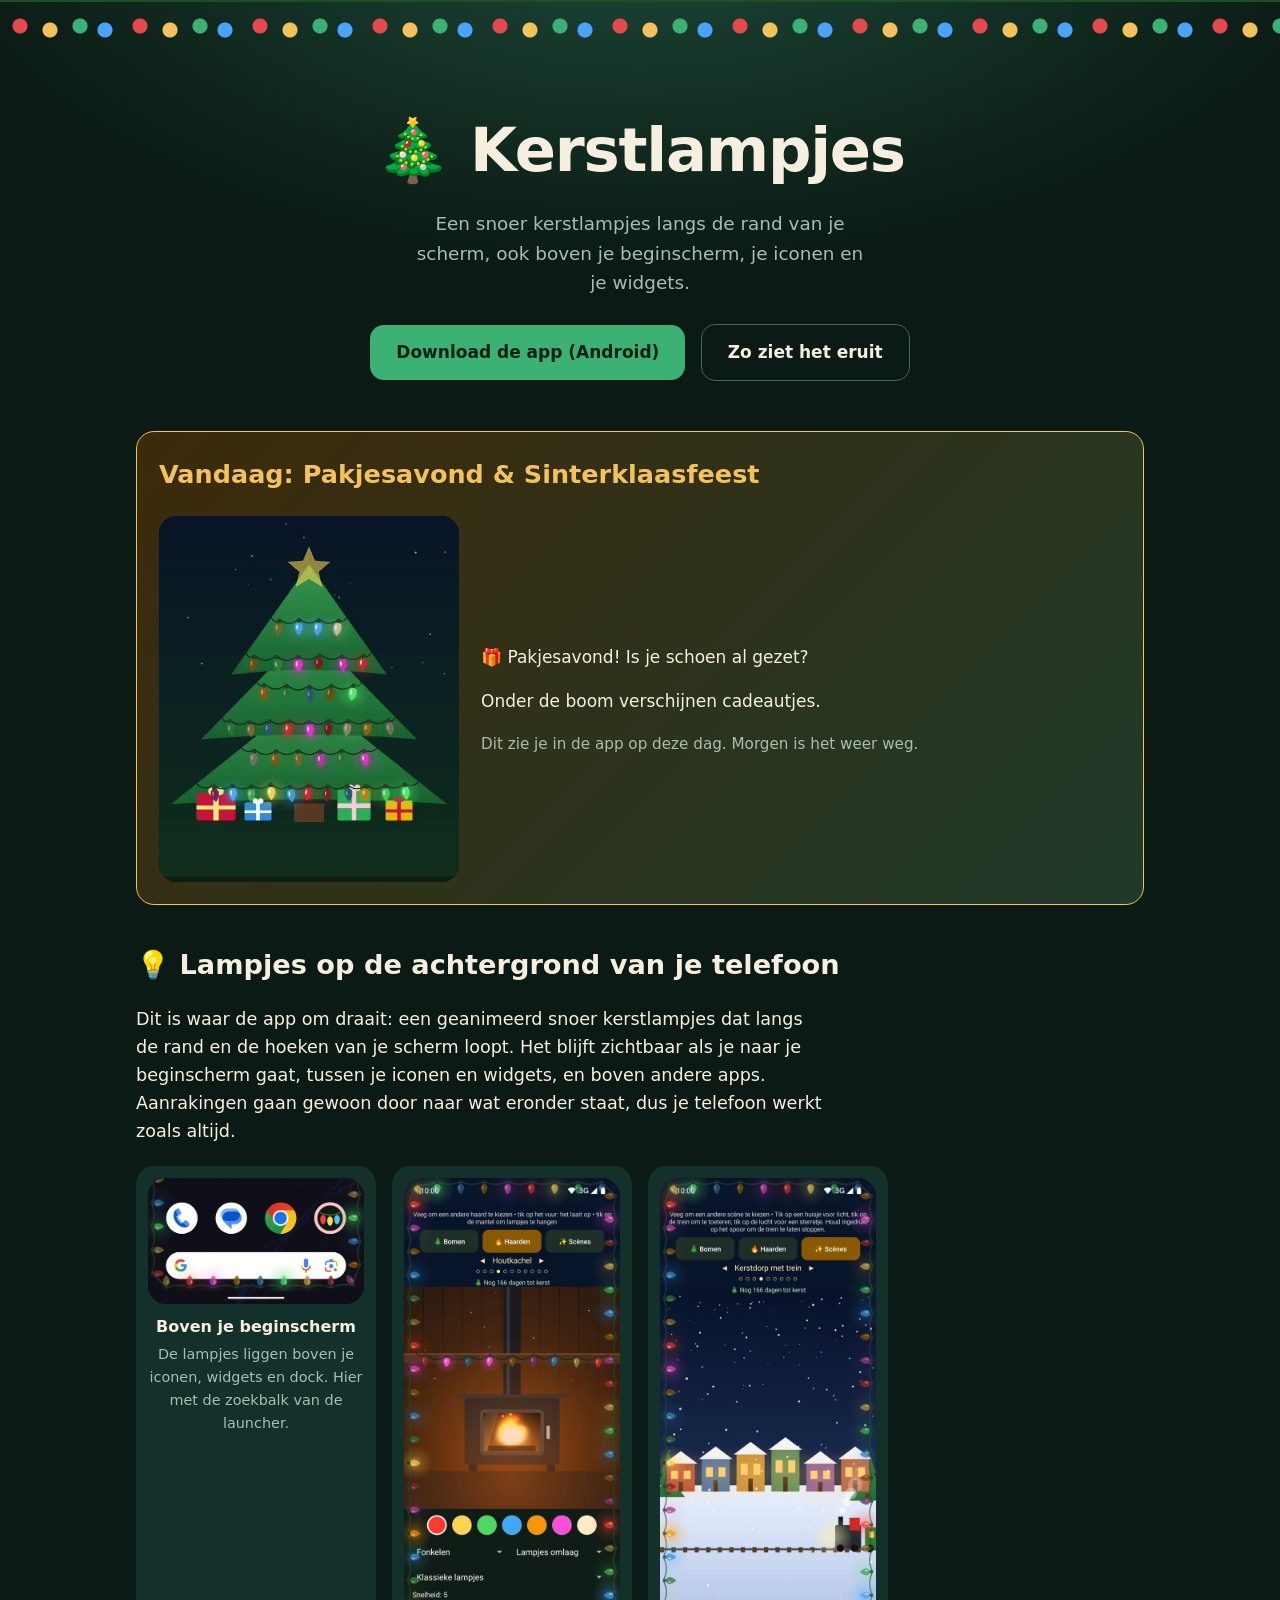
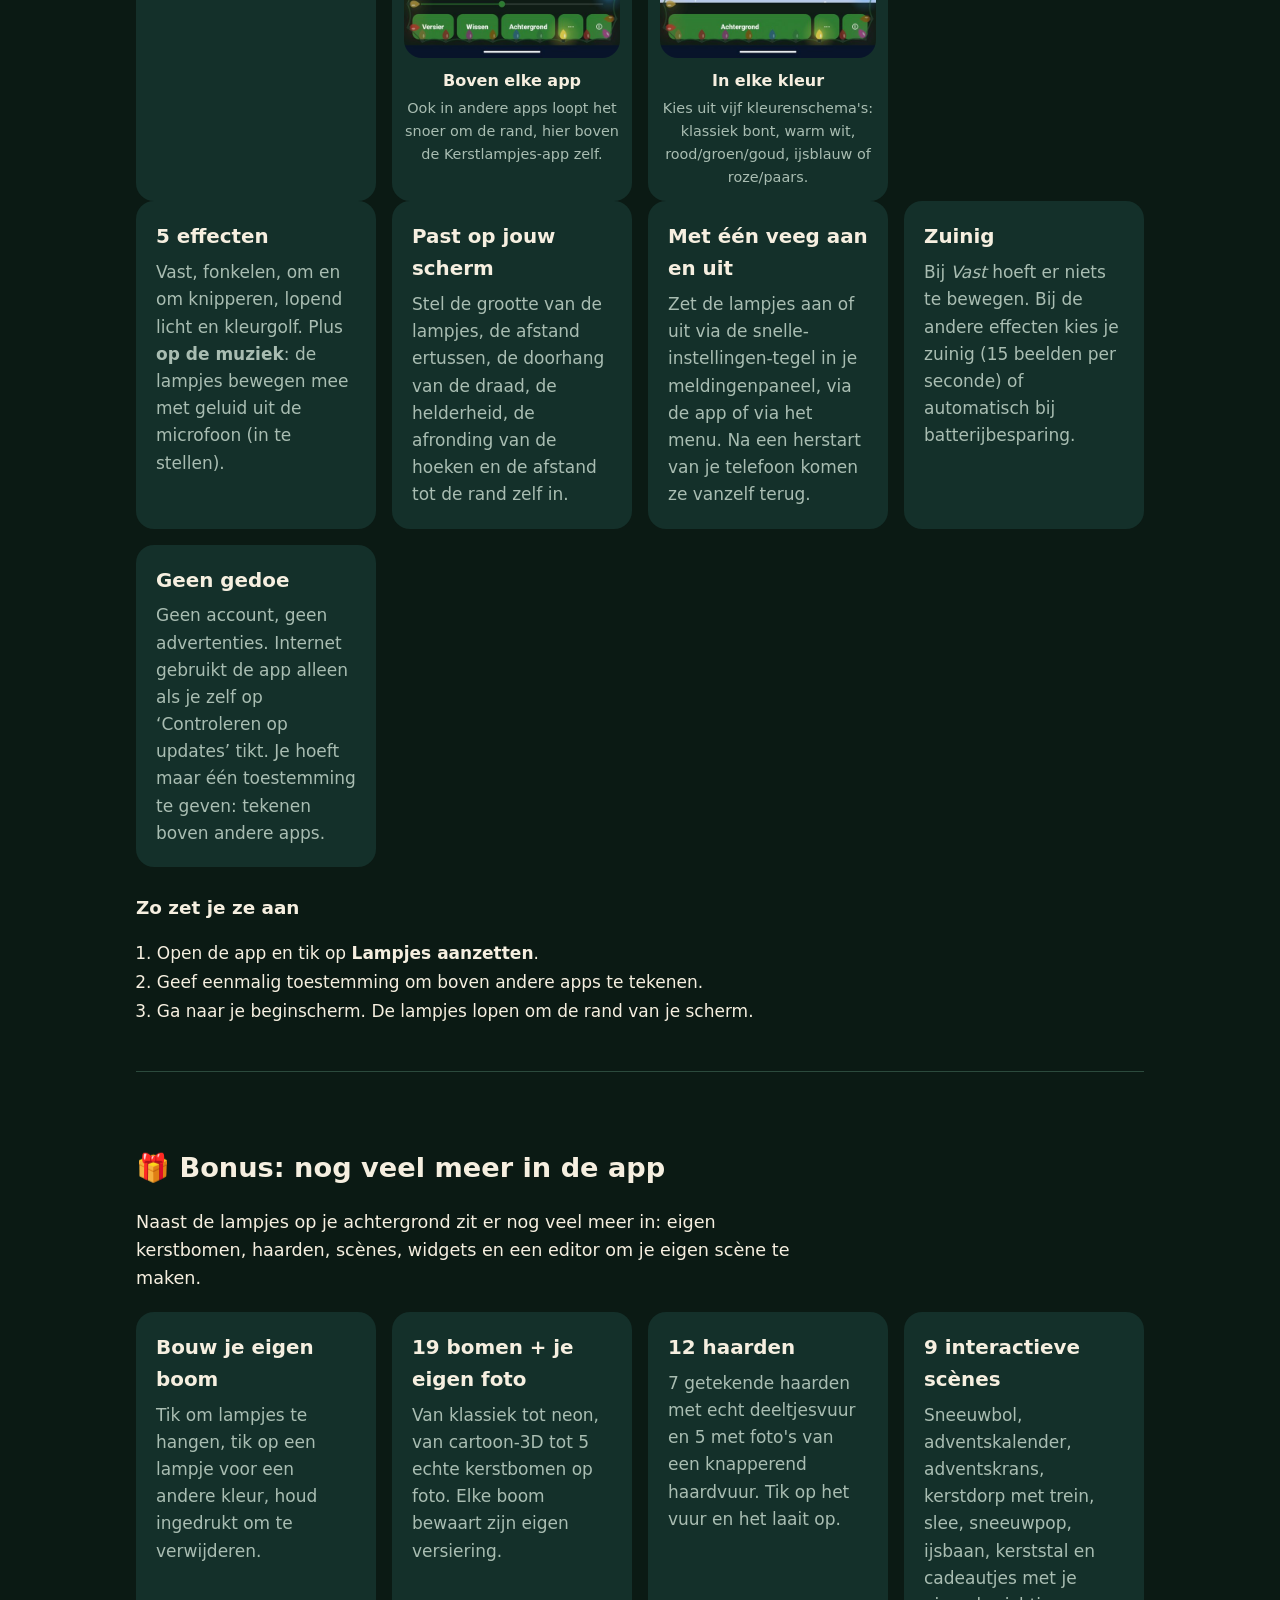
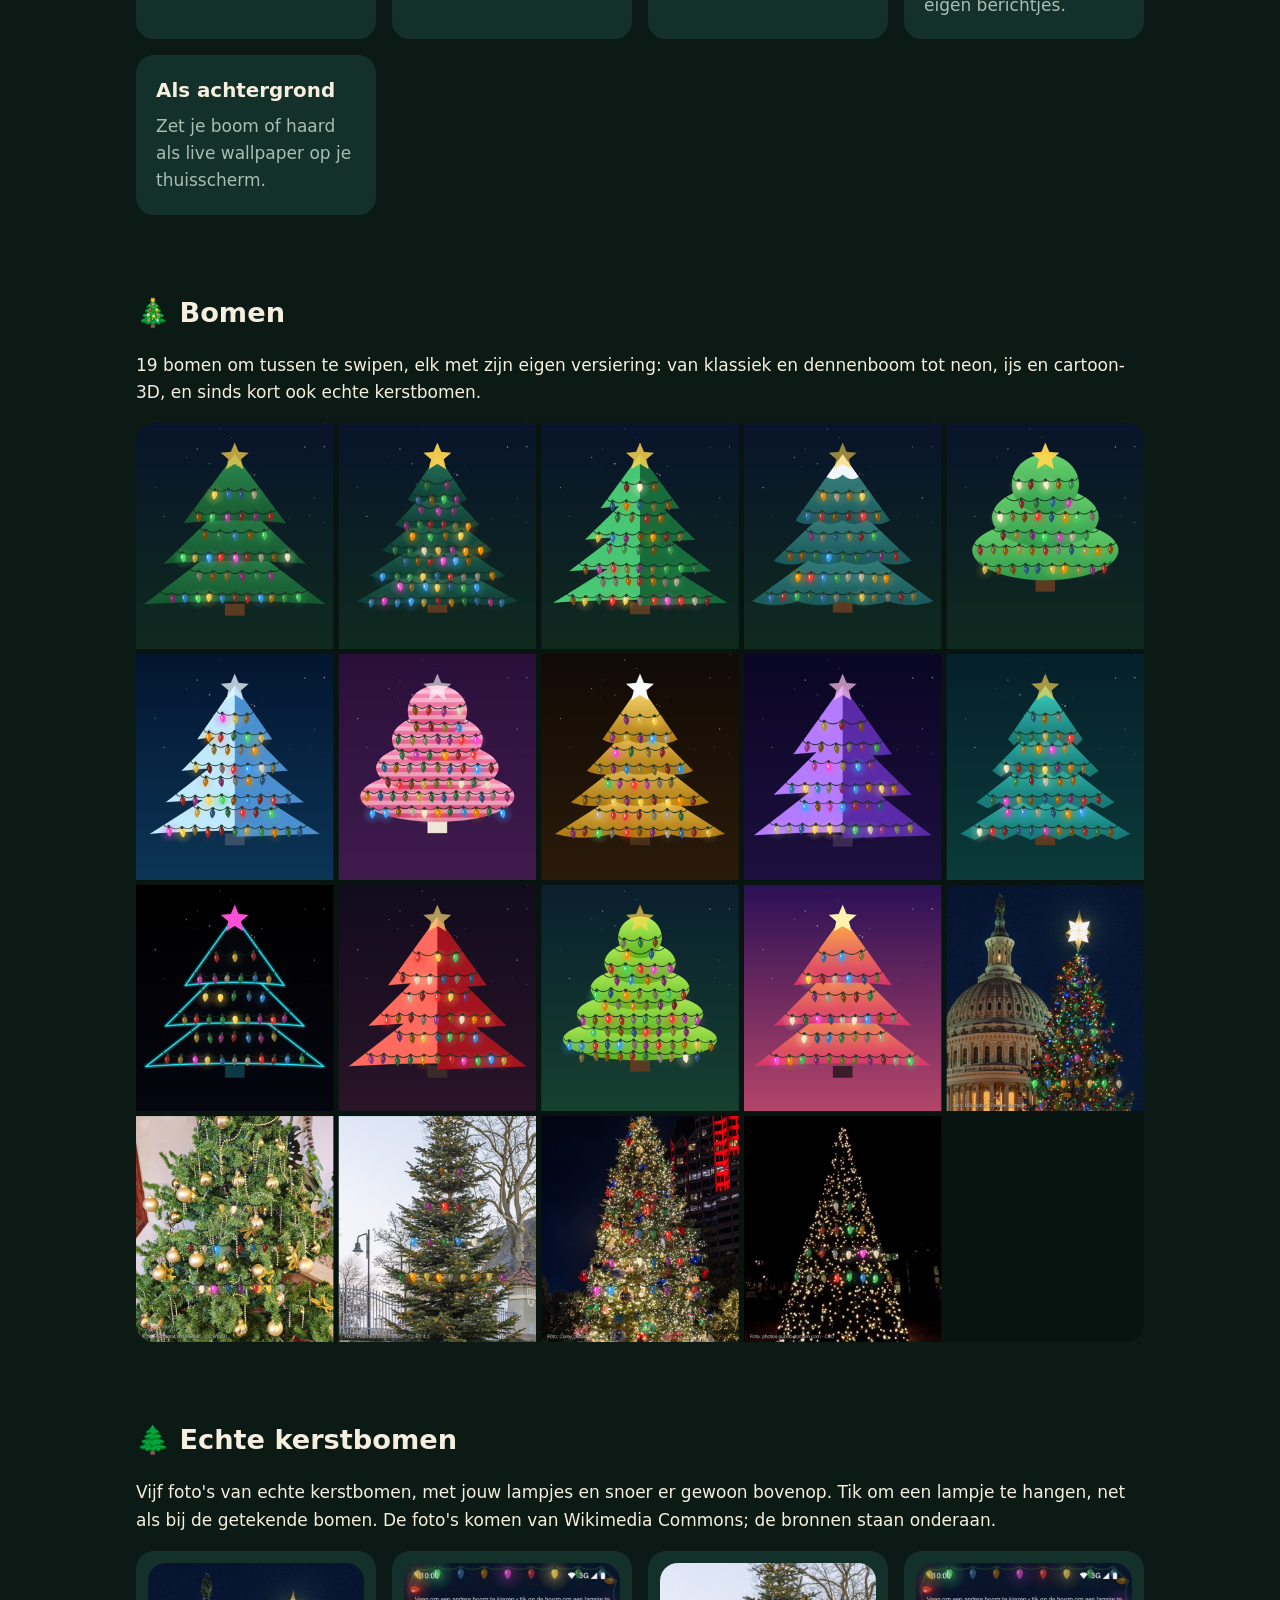
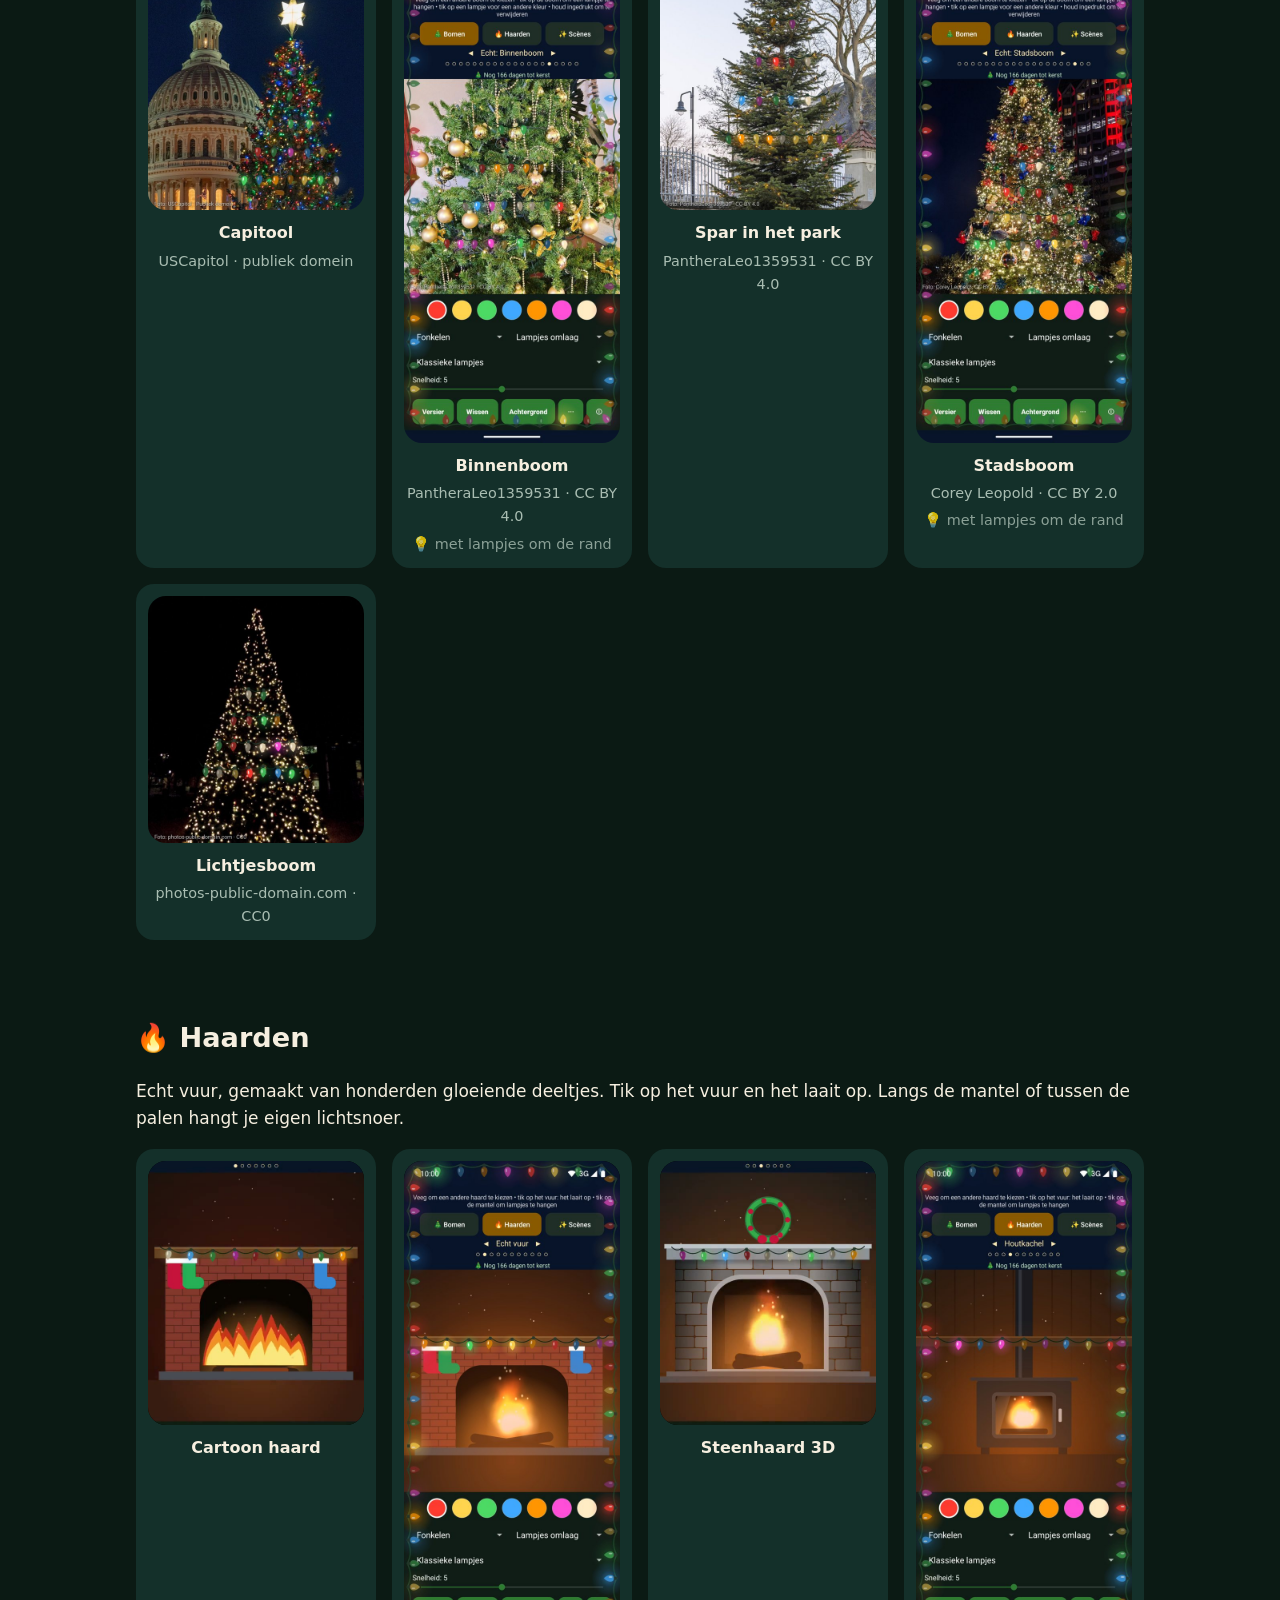
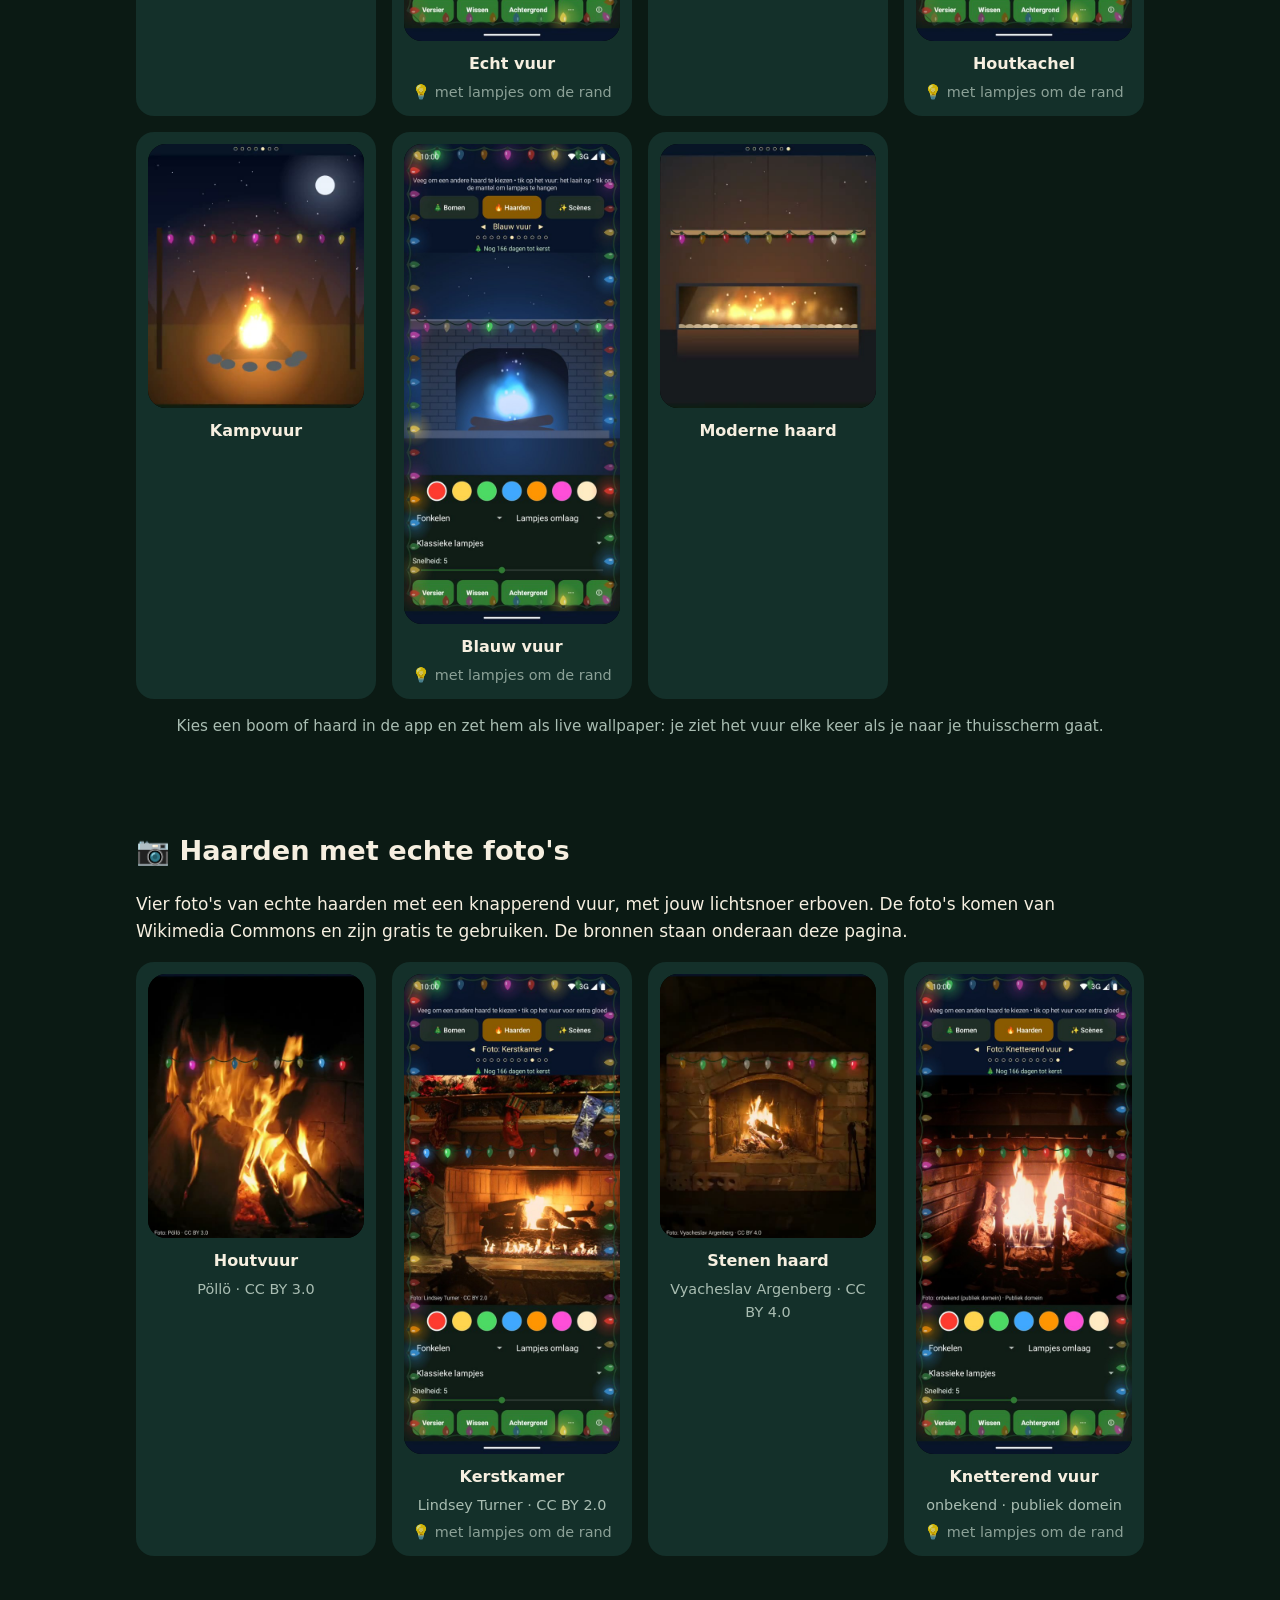
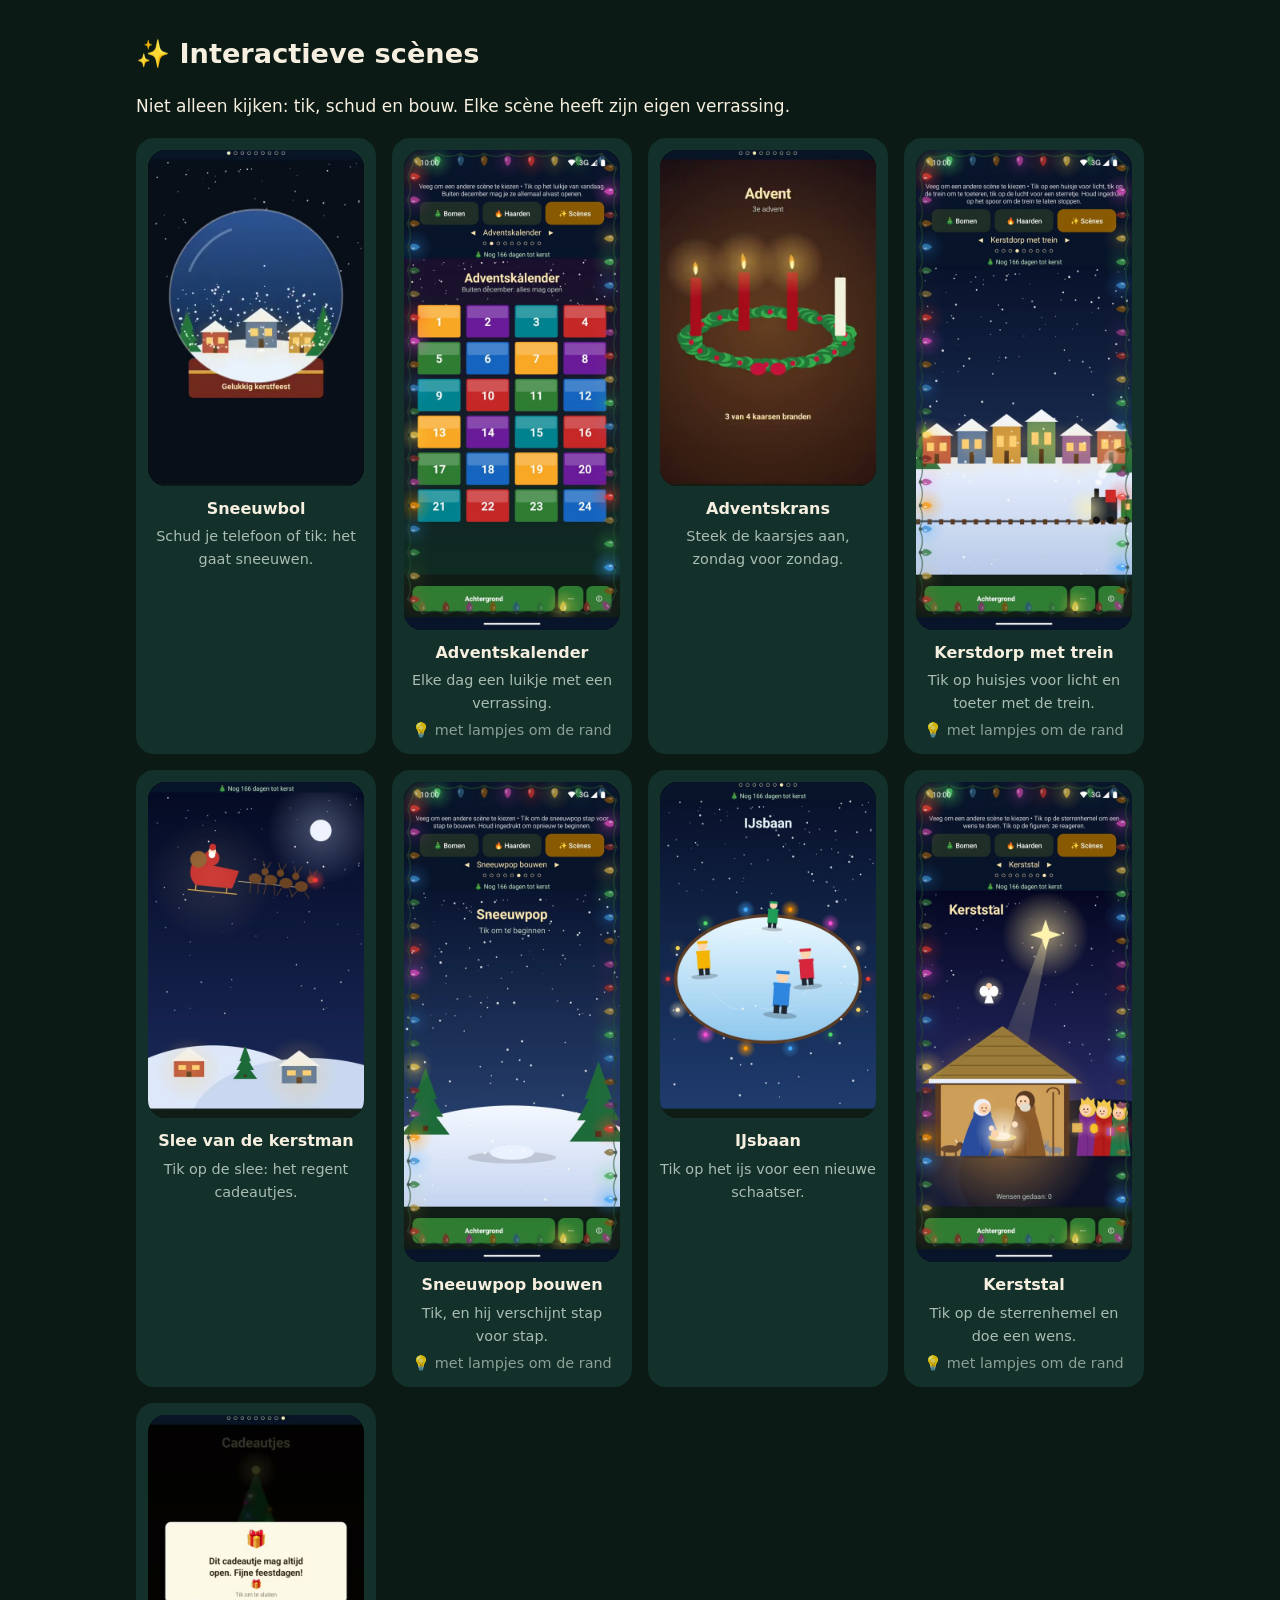
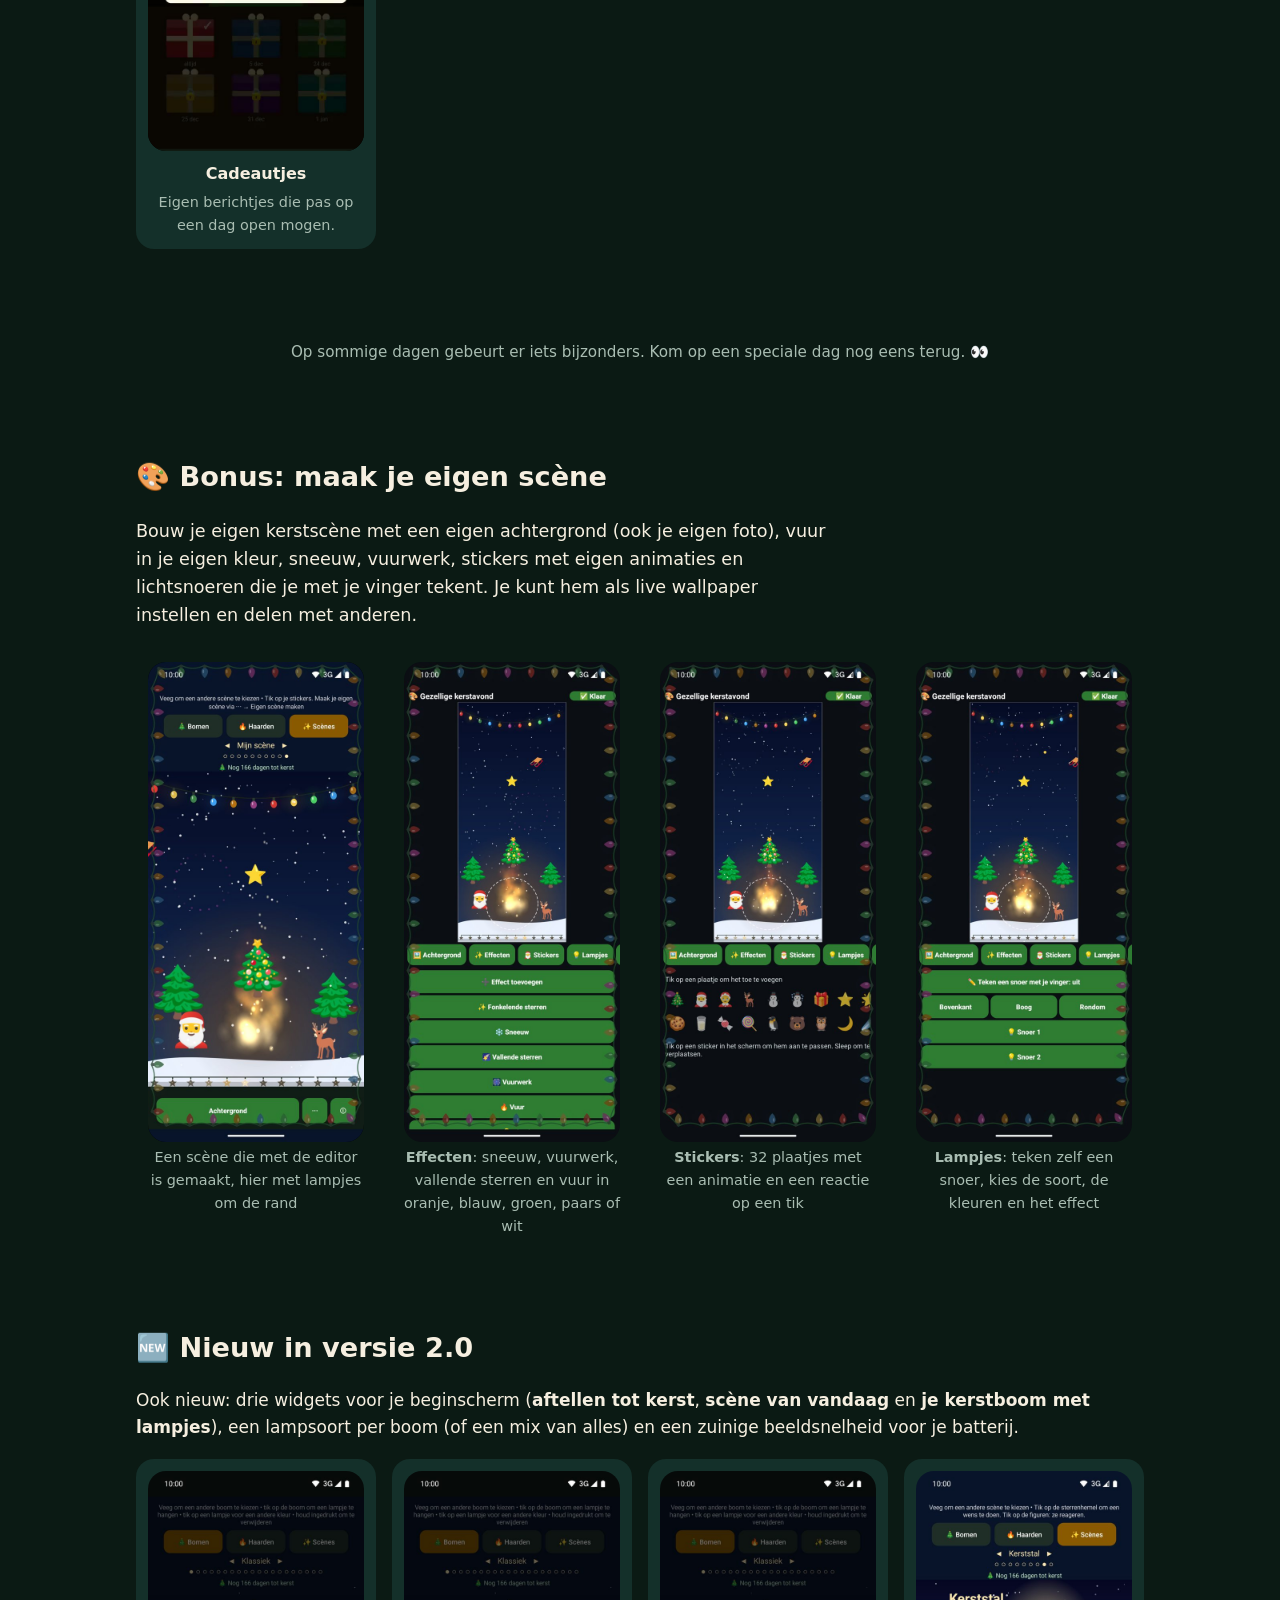
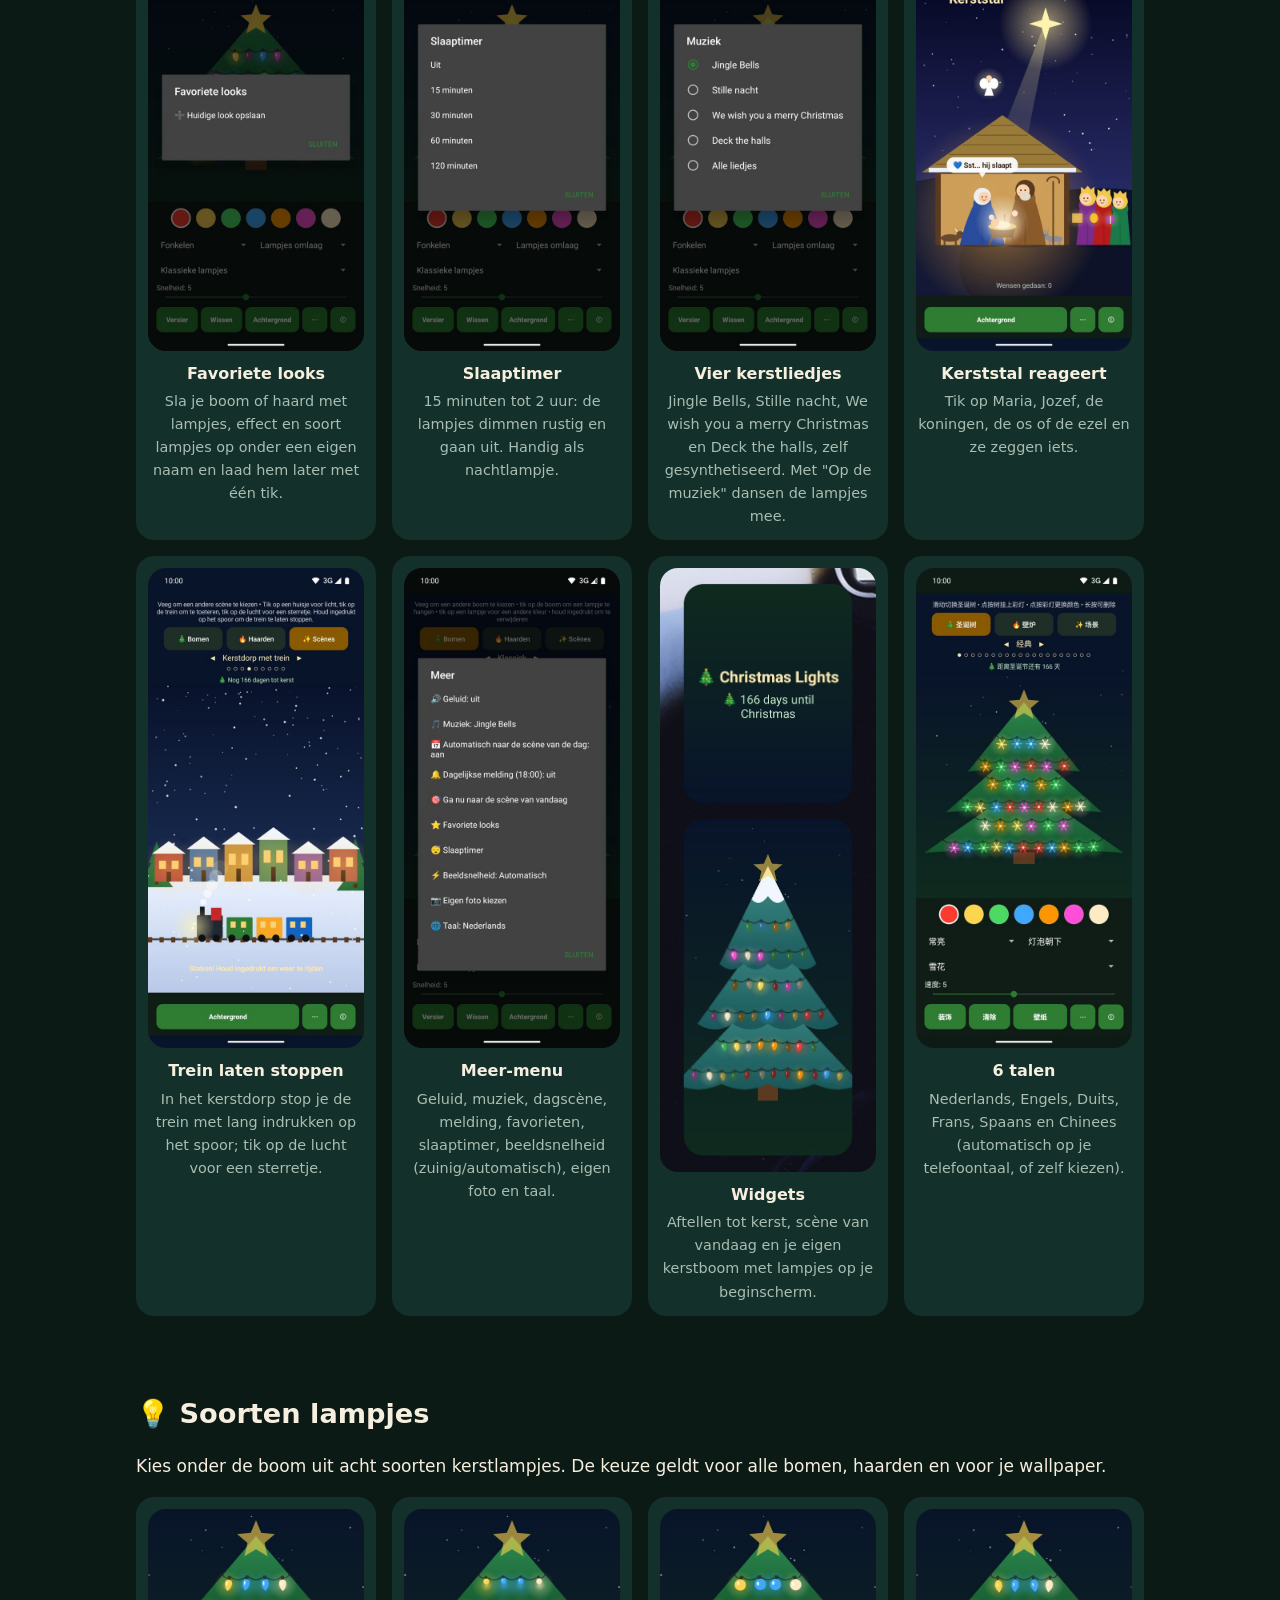
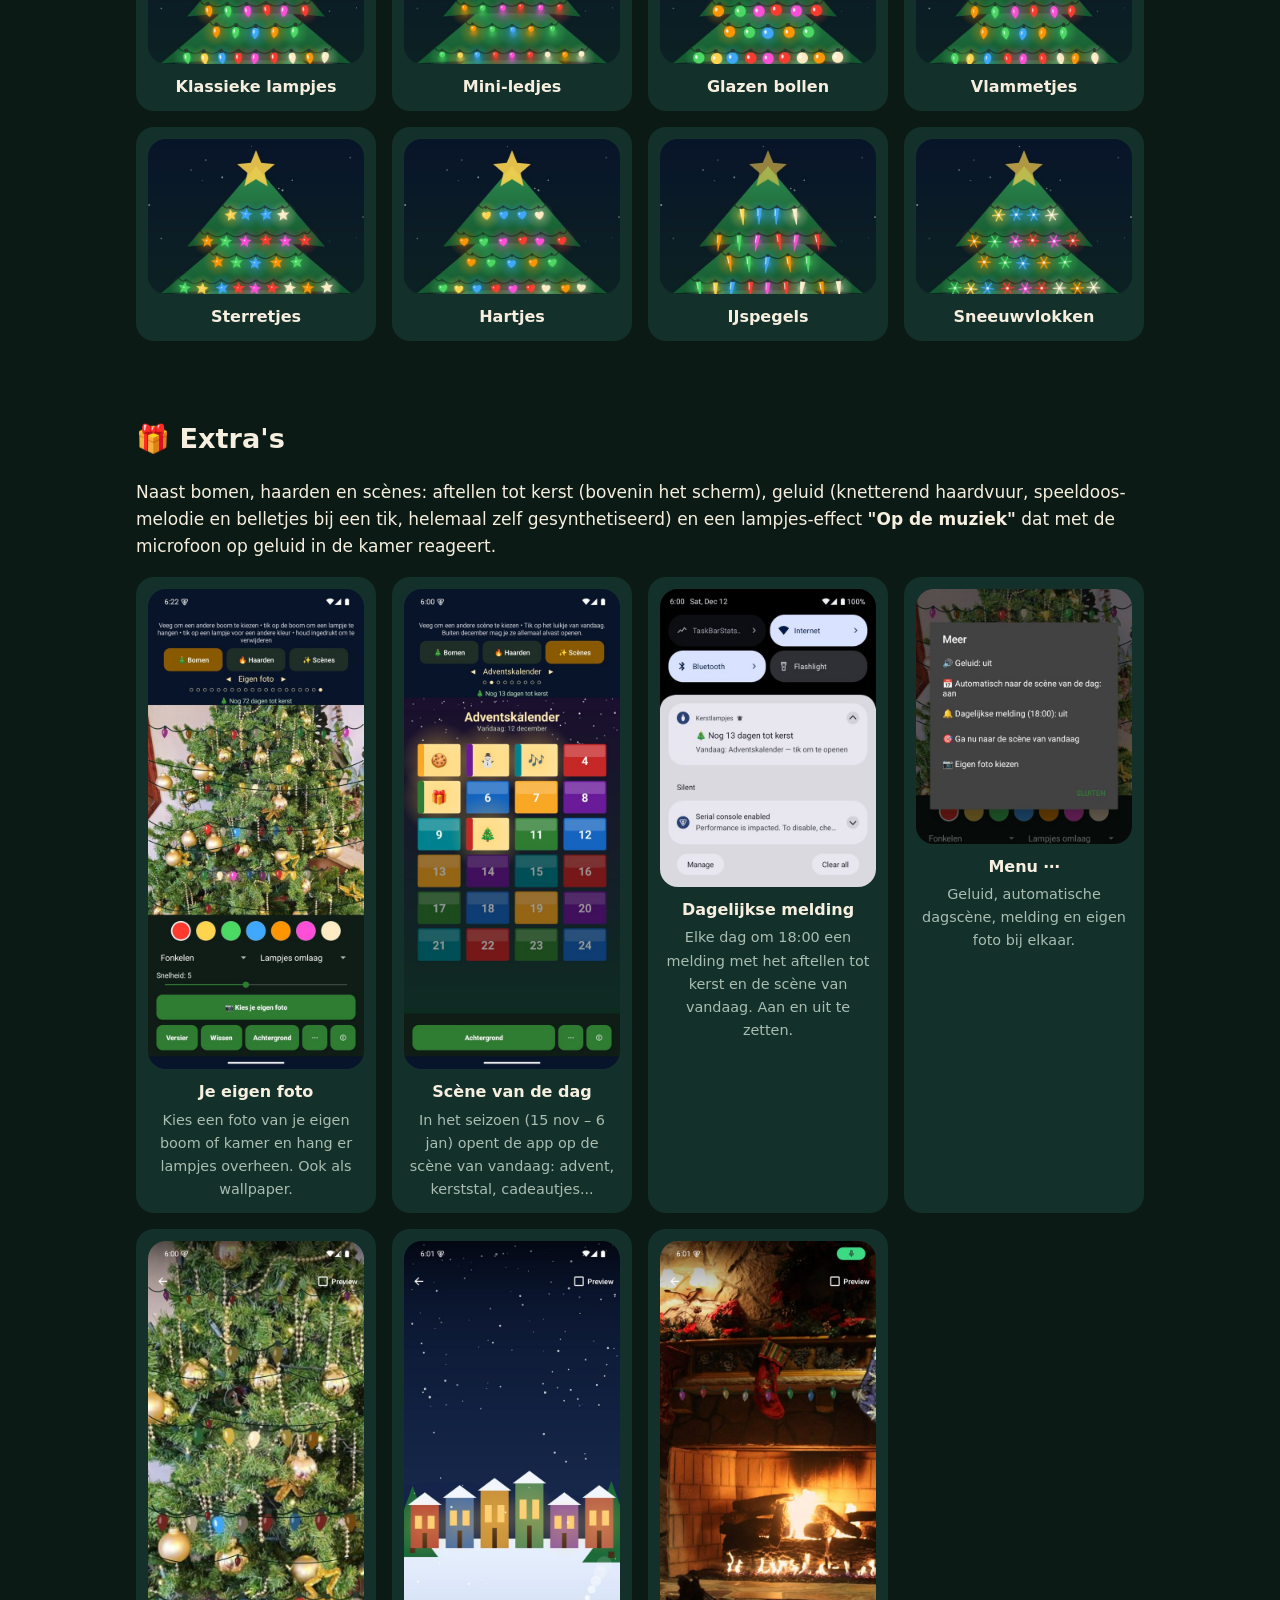
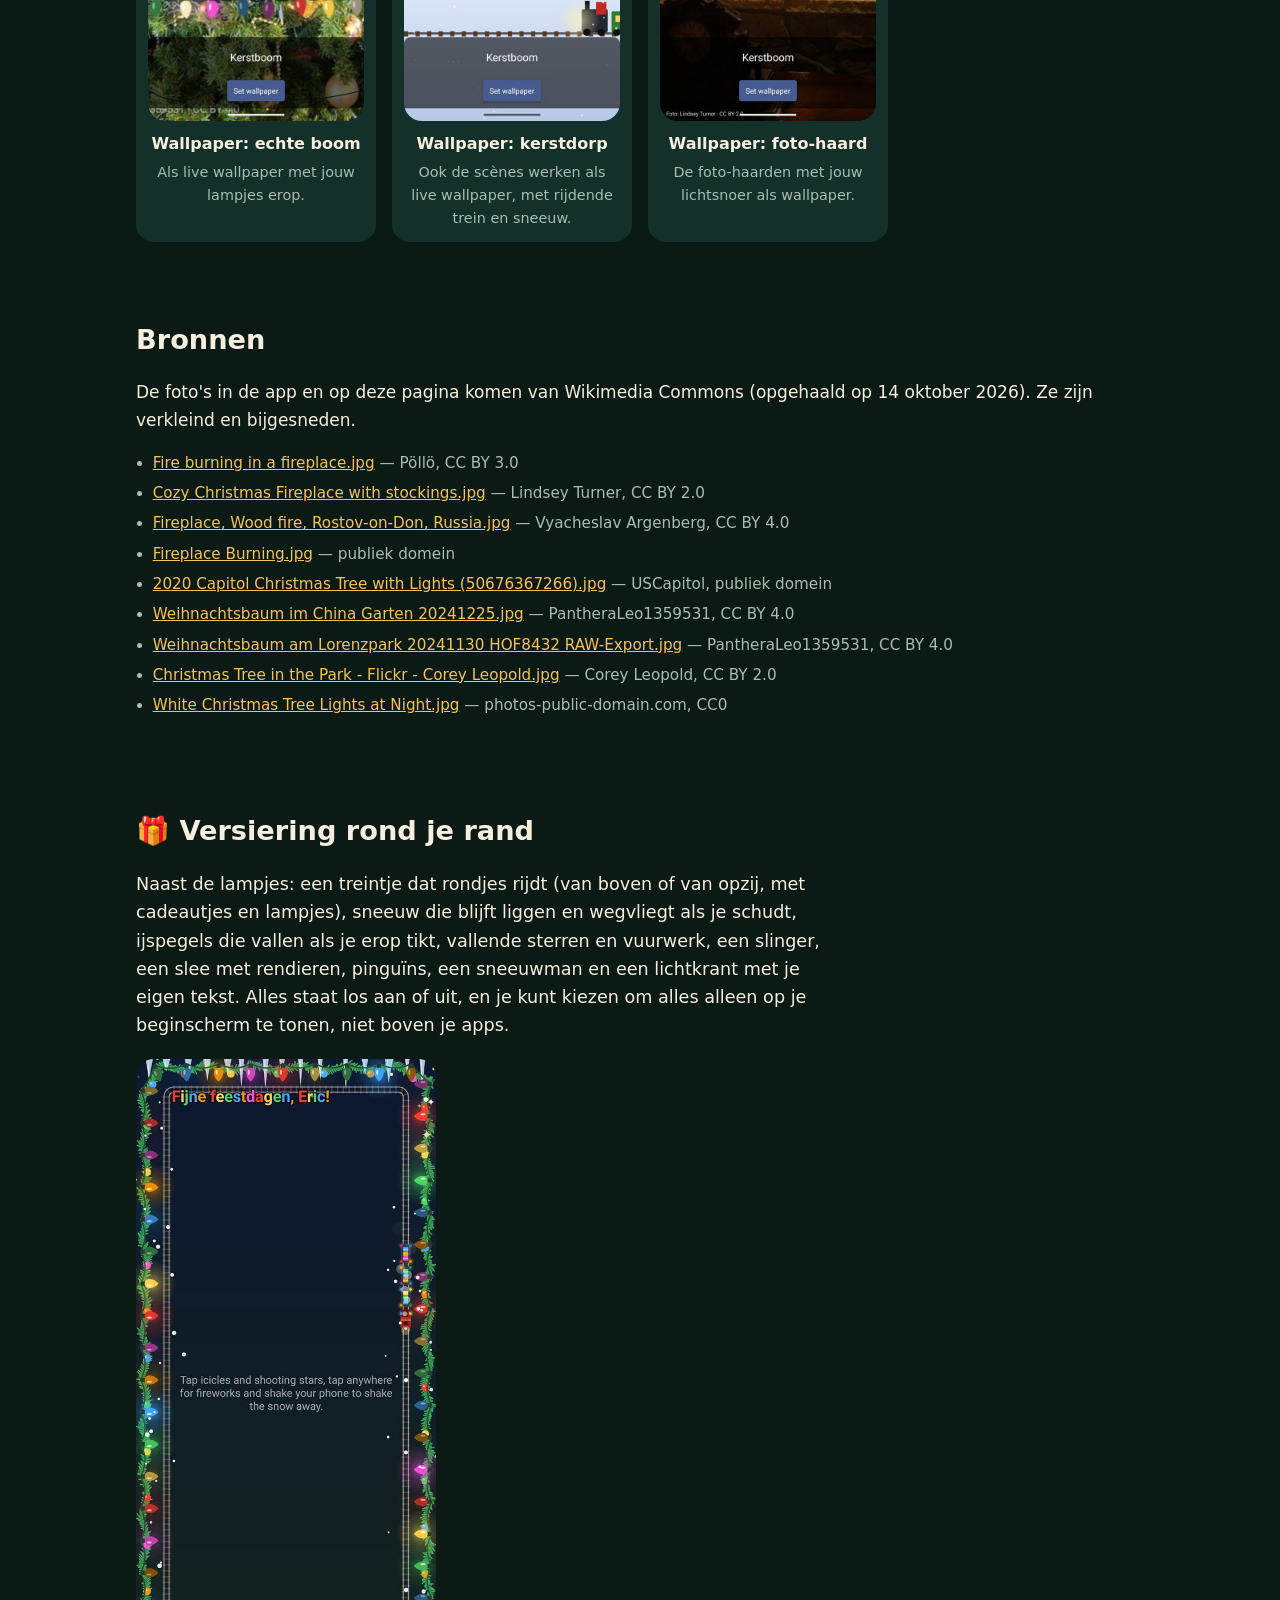
==== commit 79d2ee3c: "JavaScript-lampjes: alle soorten lampjes en versiering (sneeuw, sterretjes, vallende sterren, ijspeg" ====
--- a/website/index.html
+++ b/website/index.html
@@ -225,12 +225,44 @@
       <p><img class="shot" src="media/versiering.jpg" alt="Versiering rond de rand: treintje, slinger, sneeuw, ijspegels" style="max-width:300px" loading="lazy"></p>
     </section>
 
+    <section id="javascript">
+      <h2>🌐 Ook voor je eigen website</h2>
+      <p class="lead">Kerstlampjes als <strong>één los JavaScript-bestand</strong>, zonder afhankelijkheden. Rondom de pagina of alleen boven, links, rechts of onder, met alle soorten lampjes en de versiering. Probeer het hieronder uit: dit is het echte script.</p>
+      <div id="jsstage" class="jsstage"><div><strong>Kies hieronder wat je wilt zien</strong><br><small>De lampjes hangen om dit vak.</small></div></div>
+      <div class="jspanel">
+        <fieldset><legend>Zijden</legend>
+          <label><input type="checkbox" class="jside" value="top" checked> boven</label>
+          <label><input type="checkbox" class="jside" value="right" checked> rechts</label>
+          <label><input type="checkbox" class="jside" value="bottom" checked> onder</label>
+          <label><input type="checkbox" class="jside" value="left" checked> links</label>
+        </fieldset>
+        <fieldset><legend>Lampjes</legend>
+          <label>Effect <select id="jmode"><option value="twinkle">fonkelen</option><option value="steady">vast aan</option><option value="alternate">om en om</option><option value="chase">lopend licht</option><option value="wave">kleurgolf</option></select></label>
+          <label>Kleuren <select id="jpalette"><option value="classic">klassiek bont</option><option value="warm">warm wit</option><option value="redgreen">rood/groen/goud</option><option value="ice">ijsblauw</option><option value="pink">roze/paars</option></select></label>
+          <label>Soort <select id="jbulb"><option value="classic">klassiek</option><option value="led">mini-led</option><option value="ball">glazen bol</option><option value="flame">vlammetje</option><option value="star">sterretje</option><option value="heart">hartje</option><option value="icicle">ijspegel</option><option value="snowflake">sneeuwvlok</option><option value="mix">mix</option></select></label>
+        </fieldset>
+        <fieldset><legend>Versiering</legend>
+          <label><input type="checkbox" class="jdecor" value="snow"> sneeuw</label>
+          <label><input type="checkbox" class="jdecor" value="stars"> sterretjes</label>
+          <label><input type="checkbox" class="jdecor" value="shooting"> vallende sterren</label>
+          <label><input type="checkbox" class="jdecor" value="icicles"> ijspegels</label>
+          <label><input type="checkbox" class="jdecor" value="garland"> slinger</label>
+          <label><input type="checkbox" class="jdecor" value="train"> treintje</label>
+          <label><input type="checkbox" class="jdecor" value="marquee"> lichtkrant</label>
+        </fieldset>
+      </div>
+      <p>Zo zet je het op je eigen site:</p>
+      <pre id="jscode" class="jscode"></pre>
+      <p><a class="btn" href="kerstlampjes.js" download>kerstlampjes.js downloaden</a>
+      <a class="btn secondary" href="https://github.com/ericbruggema/kerstlampjes/tree/main/javascript">Handleiding</a></p>
+    </section>
+
     <section id="windows">
       <h2>💻 Ook voor Windows</h2>
       <p class="lead">Een klein programma met alleen de lampjes: een snoer langs de rand van je scherm, altijd zichtbaar
       en je klikt er gewoon doorheen. Het woont in het systeemvak (rechtsonder bij de klok): daar zet je het aan of uit,
       pas je de instellingen aan en lees je er meer over.</p>
-      <p><img class="shot" src="media/windows-overlay.jpg" alt="De lampjes en versiering rond de rand van een Windows-bureaublad" style="max-width:720px;width:100%" loading="lazy"><br><small>Gesimuleerd bureaublad.</small></p>
+      <p><img class="shot" src="media/windows-hero.jpg" alt="De lampjes en versiering rond de rand van een Windows-bureaublad" style="max-width:720px;width:100%" loading="lazy"><br><small>Gesimuleerd bureaublad.</small></p>
       <ul>
         <li>100 kB, niets te installeren: dubbelklik en klaar.</li>
         <li>Effecten, kleuren, snelheid, grootte en meer; één of alle schermen. Met dezelfde versiering als op Android: treintje, sneeuw, vuurwerk, ijspegels, slinger, slee en meer. Klikken op ijspegels, sterren en de trein werkt, en de sneeuw veeg je weg met je muis.</li>
@@ -259,6 +291,27 @@
     <div class="wrap">Gemaakt met veel lampjes. Open source (MIT).</div>
   </footer>
 
+  <script src="kerstlampjes.js"></script>
+  <script>
+    (function () {
+      var $ = function (id) { return document.getElementById(id); };
+      var checked = function (cls) { return [].slice.call(document.querySelectorAll("." + cls + ":checked")).map(function (c) { return c.value; }).join(","); };
+      var lights = Kerstlampjes.create({ target: "#jsstage", sides: "all", decor: "snow,garland" });
+      document.querySelectorAll(".jdecor").forEach(function (c) { c.checked = c.value === "snow" || c.value === "garland"; });
+      function apply() {
+        var o = { sides: checked("jside") || "none", mode: $("jmode").value, palette: $("jpalette").value, bulbStyle: $("jbulb").value, decor: checked("jdecor") || "none" };
+        lights.update(o);
+        var parts = [];
+        for (var k in o) if (!(k === "decor" && o[k] === "none") && !(k === "sides" && o[k] === "top,right,bottom,left")) parts.push(k + ": \"" + o[k] + "\"");
+        $("jscode").textContent = '<script src="kerstlampjes.js"><' + '/script>\n<script>Kerstlampjes.start(' + (parts.length ? "{ " + parts.join(", ") + " }" : "") + ');<' + '/script>';
+      }
+      document.querySelectorAll("#javascript input, #javascript select").forEach(function (e) { e.addEventListener("input", apply); });
+      // alleen tekenen als het vak in beeld is
+      if ("IntersectionObserver" in window) new IntersectionObserver(function (en) { en[0].isIntersecting ? lights.start() : lights.stop(); }).observe($("jsstage"));
+      else lights.start();
+      apply();
+    })();
+  </script>
   <script src="eggs.js"></script>
   <script>
     // Alleen het ei dat bij de datum van vandaag hoort wordt geladen en getoond.
--- a/website/style.css
+++ b/website/style.css
@@ -109,3 +109,13 @@
 h3.sub { margin: 26px 0 8px; font-size: 1.15rem; }
 .steps { padding-left: 1.3rem; line-height: 1.7; }
 #rand { border-bottom: 1px solid #2c4a3d; padding-bottom: 28px; margin-bottom: 36px; }
+
+
+/* voorbeeld van de JavaScript-lampjes */
+.jsstage { position: relative; margin: 26px 0 14px; padding: 56px 34px; min-height: 260px; border-radius: 14px; background: #0a1511; display: flex; align-items: center; justify-content: center; text-align: center; }
+.jspanel { display: grid; grid-template-columns: repeat(auto-fit, minmax(260px, 1fr)); gap: 12px; }
+.jspanel fieldset { border: 1px solid #2f5a49; border-radius: 12px; margin: 0; padding: 8px 14px 12px; }
+.jspanel legend { color: var(--muted); padding: 0 6px; }
+.jspanel label { display: inline-block; margin: 4px 14px 4px 0; white-space: nowrap; }
+.jspanel select { font: inherit; max-width: 100%; }
+.jscode { background: #08110d; color: #bfe8cf; padding: 12px 14px; border-radius: 10px; overflow: auto; font-size: .9rem; line-height: 1.45; }
